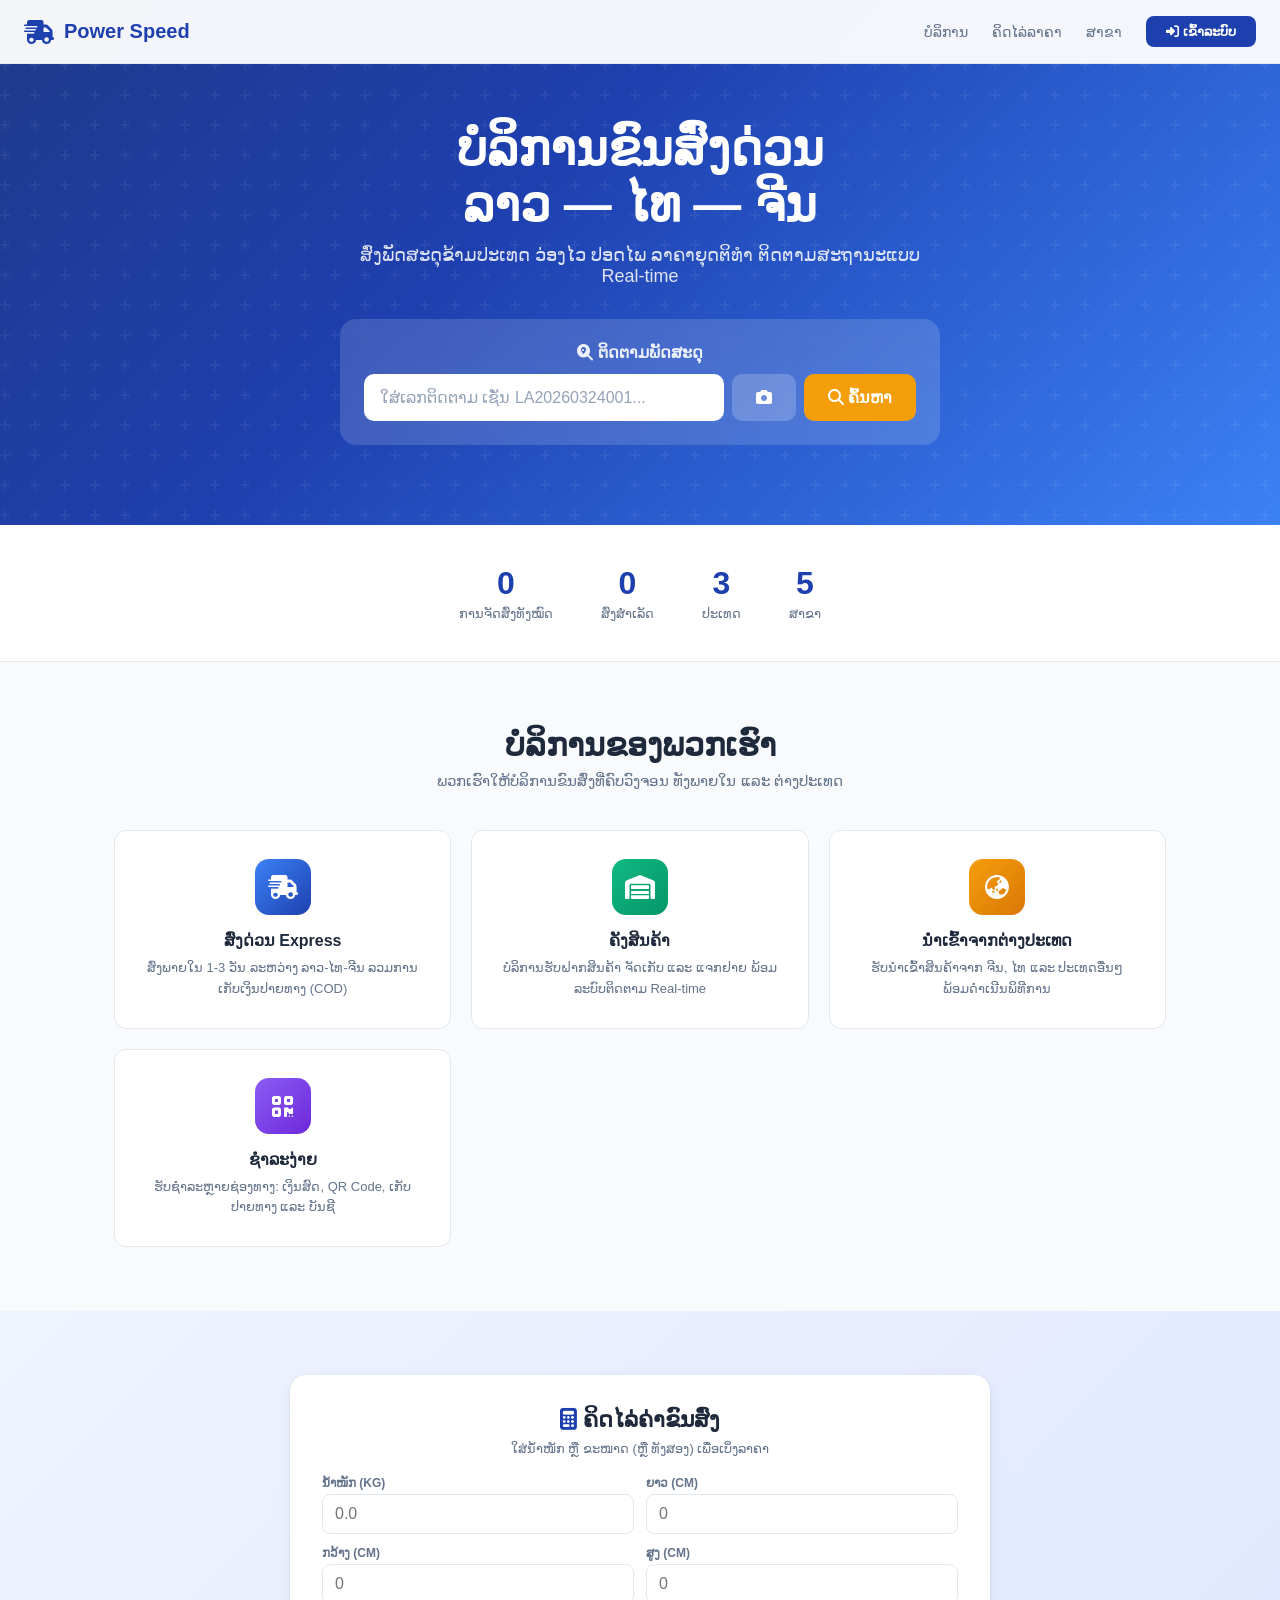
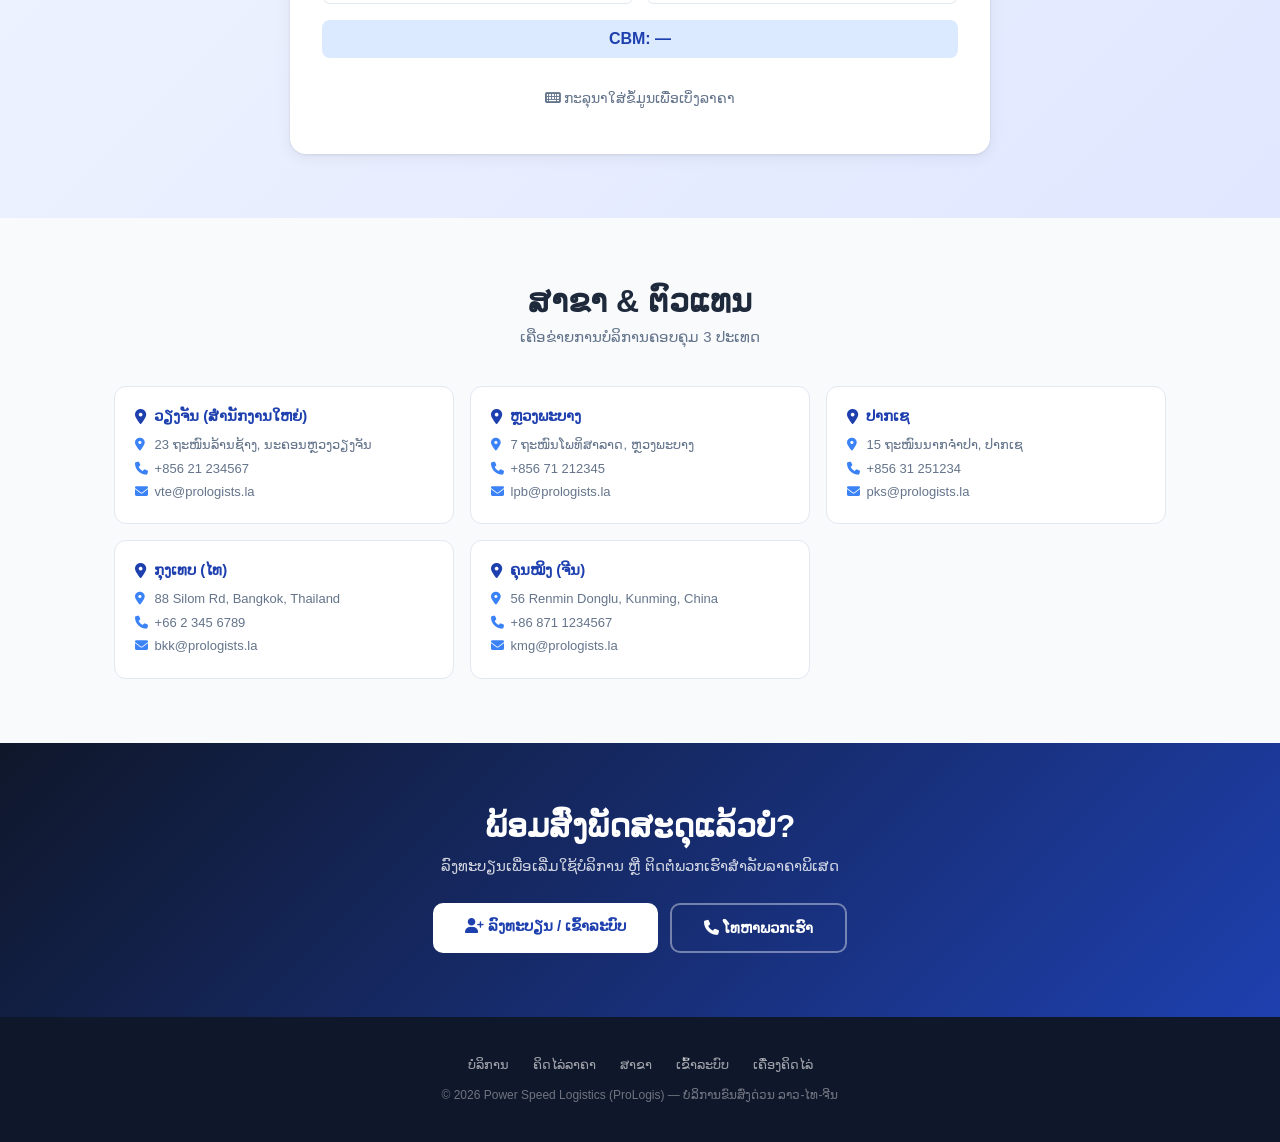
==== website.html @ 24b09d35 "Initial commit: ProLogis ERP + Public Website - Full ERP system (shipments, warehouse, tracking, fin" ====
<!DOCTYPE html>
<html lang="lo">
<head>
<meta charset="UTF-8">
<meta name="viewport" content="width=device-width, initial-scale=1.0">
<title>Power Speed — ບໍລິການຂົນສົ່ງດ່ວນ ລາວ-ໄທ-ຈີນ</title>
<link href="https://cdnjs.cloudflare.com/ajax/libs/font-awesome/6.4.0/css/all.min.css" rel="stylesheet">
<style>
*{margin:0;padding:0;box-sizing:border-box}
:root{--primary:#1e40af;--primary-light:#3b82f6;--primary-pale:#dbeafe;--secondary:#0f172a;--success:#10b981;--warning:#f59e0b;--danger:#ef4444;--bg:#f8fafc;--surface:#fff;--border:#e2e8f0;--text:#1e293b;--muted:#64748b;--light:#94a3b8;--radius:12px;--shadow:0 1px 3px rgba(0,0,0,.08),0 4px 16px rgba(0,0,0,.06)}
body{font-family:'Segoe UI',Tahoma,sans-serif;color:var(--text);background:var(--bg)}
a{text-decoration:none;color:inherit}

/* NAV */
.nav{position:fixed;top:0;left:0;right:0;z-index:100;background:rgba(255,255,255,.95);backdrop-filter:blur(12px);border-bottom:1px solid var(--border);padding:0 24px;height:64px;display:flex;align-items:center;justify-content:space-between}
.nav-brand{display:flex;align-items:center;gap:10px;font-size:20px;font-weight:800;color:var(--primary)}
.nav-brand i{font-size:24px}
.nav-links{display:flex;gap:24px;align-items:center}
.nav-links a{font-size:14px;font-weight:500;color:var(--muted);transition:.2s}
.nav-links a:hover{color:var(--primary)}
.nav-links .btn-login{background:var(--primary);color:#fff;padding:8px 20px;border-radius:8px;font-weight:600;font-size:13px}
.nav-links .btn-login:hover{background:var(--primary-light)}
@media(max-width:768px){.nav-links a:not(.btn-login){display:none}}

/* HERO */
.hero{padding:120px 24px 80px;background:linear-gradient(135deg,#1e3a8a 0%,#1e40af 40%,#3b82f6 100%);color:#fff;text-align:center;position:relative;overflow:hidden}
.hero::before{content:'';position:absolute;inset:0;background:url("data:image/svg+xml,%3Csvg width='60' height='60' viewBox='0 0 60 60' xmlns='http://www.w3.org/2000/svg'%3E%3Cg fill='none' fill-rule='evenodd'%3E%3Cg fill='%23ffffff' fill-opacity='0.05'%3E%3Cpath d='M36 34v-4h-2v4h-4v2h4v4h2v-4h4v-2h-4zm0-30V0h-2v4h-4v2h4v4h2V6h4V4h-4zM6 34v-4H4v4H0v2h4v4h2v-4h4v-2H6zM6 4V0H4v4H0v2h4v4h2V6h4V4H6z'/%3E%3C/g%3E%3C/g%3E%3C/svg%3E")}
.hero h1{font-size:clamp(28px,5vw,48px);font-weight:800;margin-bottom:12px;position:relative}
.hero p{font-size:clamp(14px,2.5vw,18px);opacity:.85;max-width:600px;margin:0 auto 32px;position:relative}

/* TRACK BOX */
.track-box{max-width:600px;margin:0 auto;background:rgba(255,255,255,.15);backdrop-filter:blur(8px);border-radius:16px;padding:24px;position:relative}
.track-box h3{font-size:16px;margin-bottom:12px;opacity:.9}
.track-row{display:flex;gap:8px}
.track-row input{flex:1;padding:14px 16px;border:none;border-radius:10px;font-size:16px;outline:none;background:#fff;color:var(--text)}
.track-row input::placeholder{color:var(--light)}
.track-row button{padding:14px 24px;border:none;border-radius:10px;font-size:16px;cursor:pointer;font-weight:600;transition:.2s}
.track-row .btn-search{background:var(--warning);color:#fff}
.track-row .btn-search:hover{background:#e68a00}
.track-row .btn-cam{background:rgba(255,255,255,.2);color:#fff}
.track-row .btn-cam:hover{background:rgba(255,255,255,.3)}

/* TRACK RESULT */
.track-result{margin-top:16px;display:none}
.track-result.show{display:block}
.result-card{background:#fff;border-radius:12px;padding:20px;color:var(--text)}
.result-header{display:flex;justify-content:space-between;align-items:center;margin-bottom:12px;flex-wrap:wrap;gap:8px}
.result-tn{font-size:20px;font-weight:800;color:var(--primary);font-family:monospace}
.result-info{display:grid;grid-template-columns:1fr 1fr;gap:8px;font-size:13px;margin-bottom:16px;padding:12px;background:var(--bg);border-radius:8px}
.result-info .label{color:var(--muted);font-size:11px;text-transform:uppercase;font-weight:600}
.timeline{position:relative;padding-left:28px}
.timeline::before{content:'';position:absolute;left:11px;top:0;bottom:0;width:2px;background:var(--border)}
.tl-item{position:relative;padding-bottom:20px}
.tl-item:last-child{padding-bottom:0}
.tl-dot{position:absolute;left:-23px;top:3px;width:14px;height:14px;border-radius:50%;border:3px solid var(--surface)}
.tl-dot.active{background:var(--primary-light);box-shadow:0 0 0 3px var(--primary-pale)}
.tl-dot.done{background:var(--success);box-shadow:0 0 0 3px #dcfce7}
.tl-status{font-weight:700;font-size:13px;text-transform:uppercase}
.tl-desc{font-size:12px;color:var(--muted);margin-top:2px}
.tl-time{font-size:11px;color:var(--light);margin-top:2px}
.result-error{text-align:center;padding:20px;color:var(--danger);font-weight:600}
.badge{display:inline-flex;align-items:center;gap:4px;padding:4px 12px;border-radius:20px;font-size:11px;font-weight:700;text-transform:uppercase}
.badge::before{content:'\\2022';font-size:8px}
.badge-pending{background:#fef3c7;color:#92400e}
.badge-processing{background:#e0f2fe;color:#0c4a6e}
.badge-in-warehouse{background:#ede9fe;color:#5b21b6}
.badge-out-for-delivery{background:#fef3c7;color:#92400e}
.badge-delivered{background:#dcfce7;color:#166534}
.badge-exception{background:#fee2e2;color:#991b1b}
.badge-cancelled{background:#f1f5f9;color:#475569}

/* STATS BAR */
.stats-bar{display:flex;justify-content:center;gap:48px;padding:40px 24px;background:var(--surface);border-bottom:1px solid var(--border)}
.stats-bar .stat{text-align:center}
.stats-bar .stat-num{font-size:32px;font-weight:800;color:var(--primary)}
.stats-bar .stat-label{font-size:13px;color:var(--muted);margin-top:4px}
@media(max-width:600px){.stats-bar{gap:24px}.stats-bar .stat-num{font-size:24px}}

/* SERVICES */
.section{padding:64px 24px;max-width:1100px;margin:0 auto}
.section-title{text-align:center;font-size:clamp(22px,4vw,32px);font-weight:800;margin-bottom:8px}
.section-sub{text-align:center;color:var(--muted);font-size:15px;margin-bottom:40px;max-width:600px;margin-left:auto;margin-right:auto}
.services-grid{display:grid;grid-template-columns:repeat(auto-fit,minmax(280px,1fr));gap:20px}
.svc-card{background:var(--surface);border:1px solid var(--border);border-radius:var(--radius);padding:28px;text-align:center;transition:.3s}
.svc-card:hover{transform:translateY(-4px);box-shadow:var(--shadow)}
.svc-icon{width:56px;height:56px;border-radius:14px;display:flex;align-items:center;justify-content:center;font-size:24px;margin:0 auto 16px;color:#fff}
.svc-card h3{font-size:16px;margin-bottom:8px}
.svc-card p{font-size:13px;color:var(--muted);line-height:1.6}

/* CALCULATOR */
.calc-section{background:linear-gradient(135deg,#f0f4ff,#e0e7ff);padding:64px 24px}
.calc-box{max-width:700px;margin:0 auto;background:var(--surface);border-radius:16px;padding:32px;box-shadow:var(--shadow)}
.calc-grid{display:grid;grid-template-columns:1fr 1fr;gap:12px;margin-bottom:16px}
@media(max-width:480px){.calc-grid{grid-template-columns:1fr}}
.calc-grid .fg{display:flex;flex-direction:column;gap:4px}
.calc-grid .fg label{font-size:12px;font-weight:600;color:var(--muted);text-transform:uppercase}
.calc-grid .fg input{padding:10px 12px;border:1px solid var(--border);border-radius:8px;font-size:16px;outline:none}
.calc-grid .fg input:focus{border-color:var(--primary-light);box-shadow:0 0 0 3px rgba(59,130,246,.1)}
.cbm-bar{text-align:center;background:var(--primary-pale);border-radius:8px;padding:10px;font-size:16px;font-weight:700;color:var(--primary);margin-bottom:16px}
.price-table{width:100%;border-collapse:collapse}
.price-table th,.price-table td{padding:10px 12px;text-align:right;font-size:14px;border-bottom:1px solid var(--border)}
.price-table th{background:var(--bg);font-size:11px;text-transform:uppercase;color:var(--muted);font-weight:600}
.price-table th:first-child,.price-table td:first-child{text-align:left}
.row-reg td{background:#f0fdf4}
.row-vip td{background:#fffbeb}
.row-save td{background:#fef2f2;color:#dc2626;font-weight:600}
.winner{color:var(--success);font-weight:700}
.winner::after{content:' \\2713';font-size:12px}
.final{font-size:18px;font-weight:800}
.final-vip{color:var(--warning)}

/* BRANCHES */
.branches-grid{display:grid;grid-template-columns:repeat(auto-fit,minmax(260px,1fr));gap:16px}
.branch-card{background:var(--surface);border:1px solid var(--border);border-radius:var(--radius);padding:20px;transition:.2s}
.branch-card:hover{box-shadow:var(--shadow)}
.branch-card h4{font-size:15px;color:var(--primary);margin-bottom:8px;display:flex;align-items:center;gap:8px}
.branch-card .info{font-size:13px;color:var(--muted);line-height:1.8}
.branch-card .info i{width:16px;color:var(--primary-light)}

/* CTA */
.cta{background:linear-gradient(135deg,var(--secondary),var(--primary));color:#fff;padding:64px 24px;text-align:center}
.cta h2{font-size:clamp(22px,4vw,32px);font-weight:800;margin-bottom:12px}
.cta p{opacity:.8;font-size:15px;margin-bottom:28px;max-width:500px;margin-left:auto;margin-right:auto}
.cta-btns{display:flex;gap:12px;justify-content:center;flex-wrap:wrap}
.cta-btns a{padding:14px 32px;border-radius:10px;font-weight:700;font-size:15px;transition:.2s}
.cta-btns .btn-white{background:#fff;color:var(--primary)}
.cta-btns .btn-white:hover{background:var(--primary-pale)}
.cta-btns .btn-outline{border:2px solid rgba(255,255,255,.4);color:#fff}
.cta-btns .btn-outline:hover{background:rgba(255,255,255,.1)}

/* FOOTER */
.footer{background:var(--secondary);color:#fff;padding:40px 24px;text-align:center}
.footer-links{display:flex;justify-content:center;gap:24px;margin-bottom:16px;flex-wrap:wrap}
.footer-links a{color:rgba(255,255,255,.6);font-size:13px}
.footer-links a:hover{color:#fff}
.footer-copy{font-size:12px;color:rgba(255,255,255,.4)}

/* ANIMATIONS */
@keyframes fadeUp{from{opacity:0;transform:translateY(20px)}to{opacity:1;transform:translateY(0)}}
.fade-up{animation:fadeUp .6s ease forwards}
</style>
</head>
<body>

<!-- NAV -->
<nav class="nav">
  <div class="nav-brand"><i class="fas fa-shipping-fast"></i> Power Speed</div>
  <div class="nav-links">
    <a href="#services">ບໍລິການ</a>
    <a href="#calculator">ຄິດໄລ່ລາຄາ</a>
    <a href="#branches">ສາຂາ</a>
    <a href="index.html" class="btn-login"><i class="fas fa-sign-in-alt"></i> ເຂົ້າລະບົບ</a>
  </div>
</nav>

<!-- HERO + TRACKING -->
<section class="hero">
  <h1>ບໍລິການຂົນສົ່ງດ່ວນ<br>ລາວ — ໄທ — ຈີນ</h1>
  <p>ສົ່ງພັດສະດຸຂ້າມປະເທດ ວ່ອງໄວ ປອດໄພ ລາຄາຍຸດຕິທຳ ຕິດຕາມສະຖານະແບບ Real-time</p>

  <div class="track-box">
    <h3><i class="fas fa-search-location"></i> ຕິດຕາມພັດສະດຸ</h3>
    <div class="track-row">
      <input type="text" id="trackInput" placeholder="ໃສ່ເລກຕິດຕາມ ເຊັ່ນ LA20260324001..." onkeydown="if(event.key==='Enter')doTrack()">
      <button class="btn-cam" onclick="openCam()"><i class="fas fa-camera"></i></button>
      <button class="btn-search" onclick="doTrack()"><i class="fas fa-search"></i> ຄົ້ນຫາ</button>
    </div>
    <div id="trackResult" class="track-result"></div>
  </div>
</section>

<!-- STATS -->
<div class="stats-bar">
  <div class="stat"><div class="stat-num" id="statShip">0</div><div class="stat-label">ການຈັດສົ່ງທັງໝົດ</div></div>
  <div class="stat"><div class="stat-num" id="statDel">0</div><div class="stat-label">ສົ່ງສຳເລັດ</div></div>
  <div class="stat"><div class="stat-num">3</div><div class="stat-label">ປະເທດ</div></div>
  <div class="stat"><div class="stat-num">5</div><div class="stat-label">ສາຂາ</div></div>
</div>

<!-- SERVICES -->
<section class="section" id="services">
  <h2 class="section-title">ບໍລິການຂອງພວກເຮົາ</h2>
  <p class="section-sub">ພວກເຮົາໃຫ້ບໍລິການຂົນສົ່ງທີ່ຄົບວົງຈອນ ທັງພາຍໃນ ແລະ ຕ່າງປະເທດ</p>
  <div class="services-grid">
    <div class="svc-card">
      <div class="svc-icon" style="background:linear-gradient(135deg,#3b82f6,#1e40af)"><i class="fas fa-truck-fast"></i></div>
      <h3>ສົ່ງດ່ວນ Express</h3>
      <p>ສົ່ງພາຍໃນ 1-3 ວັນ ລະຫວ່າງ ລາວ-ໄທ-ຈີນ ລວມການເກັບເງິນປາຍທາງ (COD)</p>
    </div>
    <div class="svc-card">
      <div class="svc-icon" style="background:linear-gradient(135deg,#10b981,#059669)"><i class="fas fa-warehouse"></i></div>
      <h3>ຄັງສິນຄ້າ</h3>
      <p>ບໍລິການຮັບຝາກສິນຄ້າ ຈັດເກັບ ແລະ ແຈກຢາຍ ພ້ອມລະບົບຕິດຕາມ Real-time</p>
    </div>
    <div class="svc-card">
      <div class="svc-icon" style="background:linear-gradient(135deg,#f59e0b,#d97706)"><i class="fas fa-globe-asia"></i></div>
      <h3>ນຳເຂົ້າຈາກຕ່າງປະເທດ</h3>
      <p>ຮັບນຳເຂົ້າສິນຄ້າຈາກ ຈີນ, ໄທ ແລະ ປະເທດອື່ນໆ ພ້ອມດຳເນີນພິທີການ</p>
    </div>
    <div class="svc-card">
      <div class="svc-icon" style="background:linear-gradient(135deg,#8b5cf6,#6d28d9)"><i class="fas fa-qrcode"></i></div>
      <h3>ຊຳລະງ່າຍ</h3>
      <p>ຮັບຊຳລະຫຼາຍຊ່ອງທາງ: ເງິນສົດ, QR Code, ເກັບປາຍທາງ ແລະ ບັນຊີ</p>
    </div>
  </div>
</section>

<!-- CALCULATOR -->
<section class="calc-section" id="calculator">
  <div class="calc-box">
    <h2 style="text-align:center;font-size:22px;margin-bottom:8px"><i class="fas fa-calculator" style="color:var(--primary)"></i> ຄິດໄລ່ຄ່າຂົນສົ່ງ</h2>
    <p style="text-align:center;color:var(--muted);font-size:13px;margin-bottom:20px">ໃສ່ນ້ຳໜັກ ຫຼື ຂະໜາດ (ຫຼື ທັງສອງ) ເພື່ອເບິ່ງລາຄາ</p>
    <div class="calc-grid">
      <div class="fg"><label>ນ້ຳໜັກ (kg)</label><input type="number" id="cKg" min="0" step="0.1" placeholder="0.0" oninput="calcPrice()"></div>
      <div class="fg"><label>ຍາວ (cm)</label><input type="number" id="cL" min="0" placeholder="0" oninput="calcPrice()"></div>
      <div class="fg"><label>ກວ້າງ (cm)</label><input type="number" id="cW" min="0" placeholder="0" oninput="calcPrice()"></div>
      <div class="fg"><label>ສູງ (cm)</label><input type="number" id="cH" min="0" placeholder="0" oninput="calcPrice()"></div>
    </div>
    <div class="cbm-bar" id="cbmBar">CBM: —</div>
    <div id="priceResult">
      <p style="text-align:center;color:var(--muted);padding:16px;font-size:14px"><i class="fas fa-keyboard"></i> ກະລຸນາໃສ່ຂໍ້ມູນເພື່ອເບິ່ງລາຄາ</p>
    </div>
  </div>
</section>

<!-- BRANCHES -->
<section class="section" id="branches">
  <h2 class="section-title">ສາຂາ & ຕົວແທນ</h2>
  <p class="section-sub">ເຄືອຂ່າຍການບໍລິການຄອບຄຸມ 3 ປະເທດ</p>
  <div class="branches-grid">
    <div class="branch-card">
      <h4><i class="fas fa-map-marker-alt"></i> ວຽງຈັນ (ສຳນັກງານໃຫຍ່)</h4>
      <div class="info">
        <div><i class="fas fa-location-dot"></i> 23 ຖະໜົນລ້ານຊ້າງ, ນະຄອນຫຼວງວຽງຈັນ</div>
        <div><i class="fas fa-phone"></i> +856 21 234567</div>
        <div><i class="fas fa-envelope"></i> vte@prologists.la</div>
      </div>
    </div>
    <div class="branch-card">
      <h4><i class="fas fa-map-marker-alt"></i> ຫຼວງພະບາງ</h4>
      <div class="info">
        <div><i class="fas fa-location-dot"></i> 7 ຖະໜົນໂພທິສາລາດ, ຫຼວງພະບາງ</div>
        <div><i class="fas fa-phone"></i> +856 71 212345</div>
        <div><i class="fas fa-envelope"></i> lpb@prologists.la</div>
      </div>
    </div>
    <div class="branch-card">
      <h4><i class="fas fa-map-marker-alt"></i> ປາກເຊ</h4>
      <div class="info">
        <div><i class="fas fa-location-dot"></i> 15 ຖະໜົນນາກຈຳປາ, ປາກເຊ</div>
        <div><i class="fas fa-phone"></i> +856 31 251234</div>
        <div><i class="fas fa-envelope"></i> pks@prologists.la</div>
      </div>
    </div>
    <div class="branch-card">
      <h4><i class="fas fa-map-marker-alt"></i> ກຸງເທບ (ໄທ)</h4>
      <div class="info">
        <div><i class="fas fa-location-dot"></i> 88 Silom Rd, Bangkok, Thailand</div>
        <div><i class="fas fa-phone"></i> +66 2 345 6789</div>
        <div><i class="fas fa-envelope"></i> bkk@prologists.la</div>
      </div>
    </div>
    <div class="branch-card">
      <h4><i class="fas fa-map-marker-alt"></i> ຄຸນໝິງ (ຈີນ)</h4>
      <div class="info">
        <div><i class="fas fa-location-dot"></i> 56 Renmin Donglu, Kunming, China</div>
        <div><i class="fas fa-phone"></i> +86 871 1234567</div>
        <div><i class="fas fa-envelope"></i> kmg@prologists.la</div>
      </div>
    </div>
  </div>
</section>

<!-- CTA -->
<section class="cta">
  <h2>ພ້ອມສົ່ງພັດສະດຸແລ້ວບໍ?</h2>
  <p>ລົງທະບຽນເພື່ອເລີ່ມໃຊ້ບໍລິການ ຫຼື ຕິດຕໍ່ພວກເຮົາສຳລັບລາຄາພິເສດ</p>
  <div class="cta-btns">
    <a href="index.html" class="btn-white"><i class="fas fa-user-plus"></i> ລົງທະບຽນ / ເຂົ້າລະບົບ</a>
    <a href="tel:+85621234567" class="btn-outline"><i class="fas fa-phone"></i> ໂທຫາພວກເຮົາ</a>
  </div>
</section>

<!-- FOOTER -->
<footer class="footer">
  <div class="footer-links">
    <a href="#services">ບໍລິການ</a>
    <a href="#calculator">ຄິດໄລ່ລາຄາ</a>
    <a href="#branches">ສາຂາ</a>
    <a href="index.html">ເຂົ້າລະບົບ</a>
    <a href="calculator.html">ເຄື່ອງຄິດໄລ່</a>
  </div>
  <div class="footer-copy">&copy; 2026 Power Speed Logistics (ProLogis) — ບໍລິການຂົນສົ່ງດ່ວນ ລາວ-ໄທ-ຈີນ</div>
</footer>

<script>
// === TRACKING ===
function getDB() {
  try {
    const raw = localStorage.getItem('erp_shipments');
    return raw ? JSON.parse(raw) : [];
  } catch(e) { return []; }
}
function getTracking() {
  try {
    const raw = localStorage.getItem('erp_tracking');
    return raw ? JSON.parse(raw) : [];
  } catch(e) { return []; }
}

function doTrack() {
  const tn = document.getElementById('trackInput').value.trim().toUpperCase();
  const el = document.getElementById('trackResult');
  if (!tn) { el.className='track-result show'; el.innerHTML='<div class="result-card"><p style="text-align:center;color:var(--warning)">ກະລຸນາໃສ່ເລກຕິດຕາມ</p></div>'; return; }

  const shipments = getDB();
  const s = shipments.find(x => x.trackingNumber === tn);
  if (!s) {
    el.className='track-result show';
    el.innerHTML='<div class="result-card"><div class="result-error"><i class="fas fa-exclamation-triangle"></i> ບໍ່ພົບເລກຕິດຕາມ: '+tn+'<br><small style="color:var(--muted);font-weight:400">ກະລຸນາກວດສອບເລກຕິດຕາມແລ້ວລອງໃໝ່</small></div></div>';
    return;
  }

  const tracking = getTracking().filter(t => t.shipmentId === s.id);
  const statusMap = {
    'pending':'badge-pending','processing':'badge-processing','in-warehouse':'badge-in-warehouse',
    'out-for-delivery':'badge-out-for-delivery','delivered':'badge-delivered',
    'exception':'badge-exception','cancelled':'badge-cancelled'
  };
  const statusLabel = {
    'pending':'ລໍຖ້າ','processing':'ກຳລັງດຳເນີນ','in-warehouse':'ຢູ່ໃນສາງ',
    'out-for-delivery':'ກຳລັງຈັດສົ່ງ','delivered':'ສົ່ງສຳເລັດ',
    'exception':'ມີບັນຫາ','cancelled':'ຍົກເລີກ'
  };

  el.className='track-result show';
  el.innerHTML = `
    <div class="result-card fade-up">
      <div class="result-header">
        <span class="result-tn">${s.trackingNumber}</span>
        <span class="badge ${statusMap[s.status]||'badge-pending'}">${statusLabel[s.status]||s.status}</span>
      </div>
      <div class="result-info">
        <div><div class="label">ຜູ້ສົ່ງ</div>${s.senderName}, ${s.senderCity||''}</div>
        <div><div class="label">ຜູ້ຮັບ</div>${s.receiverName}, ${s.receiverCity||''}</div>
        <div><div class="label">ນ້ຳໜັກ</div>${s.weight||0} kg</div>
        <div><div class="label">ບໍລິການ</div>${s.service||'Standard'}</div>
      </div>
      ${tracking.length ? `
      <h4 style="font-size:14px;margin-bottom:12px;color:var(--muted)"><i class="fas fa-route"></i> ເສັ້ນທາງ</h4>
      <div class="timeline">
        ${tracking.slice(-5).map((h,i,arr) => `<div class="tl-item">
          <div class="tl-dot ${i===arr.length-1?'active':'done'}"></div>
          <div>
            <div class="tl-status">${(h.status||'').replace(/-/g,' ')}</div>
            <div class="tl-desc">${h.description||''}</div>
            <div class="tl-time"><i class="fas fa-clock"></i> ${fmtDate(h.timestamp)}</div>
          </div>
        </div>`).join('')}
      </div>` : '<p style="text-align:center;color:var(--muted);font-size:13px;padding:12px">ຍັງບໍ່ມີຂໍ້ມູນເສັ້ນທາງ</p>'}
    </div>`;
}

function fmtDate(iso) {
  if (!iso) return '';
  const d = new Date(iso);
  return d.toLocaleDateString('en-GB',{day:'2-digit',month:'short',year:'numeric'}) + ' ' + d.toLocaleTimeString('en-GB',{hour:'2-digit',minute:'2-digit'});
}

function openCam() {
  if (!('BarcodeDetector' in window)) { alert('ບຣາວເຊີບໍ່ຮອງຮັບ BarcodeDetector (ໃຊ້ Chrome/Edge)'); return; }
  const input = document.getElementById('trackInput');
  const overlay = document.createElement('div');
  overlay.id='scanOverlay';
  overlay.style.cssText='position:fixed;inset:0;z-index:9999;background:rgba(0,0,0,.9);display:flex;flex-direction:column;align-items:center;justify-content:center';
  overlay.innerHTML='<video id="scanVid" autoplay playsinline style="max-width:90%;max-height:70vh;border-radius:12px;border:3px solid #3b82f6"></video><button onclick="closeCam()" style="margin-top:16px;padding:12px 32px;background:#ef4444;color:#fff;border:none;border-radius:8px;font-size:16px;cursor:pointer"><i class="fas fa-times"></i> ປິດ</button>';
  document.body.appendChild(overlay);
  navigator.mediaDevices.getUserMedia({video:{facingMode:'environment'}}).then(stream=>{
    const vid=document.getElementById('scanVid');vid.srcObject=stream;
    const det=new BarcodeDetector();
    const scan=setInterval(async()=>{
      try{const r=await det.detect(vid);if(r.length){clearInterval(scan);input.value=r[0].rawValue.toUpperCase();stream.getTracks().forEach(t=>t.stop());overlay.remove();doTrack()}}catch(e){}
    },300);
    overlay._interval=scan;overlay._stream=stream;
  }).catch(()=>{overlay.remove();alert('ບໍ່ສາມາດເປີດກ້ອງໄດ້')});
}
function closeCam(){const o=document.getElementById('scanOverlay');if(o){clearInterval(o._interval);o._stream?.getTracks().forEach(t=>t.stop());o.remove()}}

// === CALCULATOR ===
function getRates() {
  try { return JSON.parse(localStorage.getItem('erp_pricing'))||{perKg:10000,perCBM:1000000,vipPerKg:8000,vipPerCBM:800000}; }
  catch(e) { return {perKg:10000,perCBM:1000000,vipPerKg:8000,vipPerCBM:800000}; }
}
function fmt(n){return n.toLocaleString('en-US')}

function calcPrice() {
  const kg=parseFloat(document.getElementById('cKg').value)||0;
  const l=parseFloat(document.getElementById('cL').value)||0;
  const w=parseFloat(document.getElementById('cW').value)||0;
  const h=parseFloat(document.getElementById('cH').value)||0;
  const cbm=(l&&w&&h)?(l*w*h)/1e6:0;
  document.getElementById('cbmBar').textContent=cbm>0?`CBM: ${cbm.toFixed(4)} m\u00B3 (${l}\u00D7${w}\u00D7${h} cm)`:'CBM: \u2014';
  const el=document.getElementById('priceResult');
  if(!kg&&!cbm){el.innerHTML='<p style="text-align:center;color:var(--muted);padding:16px;font-size:14px"><i class="fas fa-keyboard"></i> ກະລຸນາໃສ່ຂໍ້ມູນເພື່ອເບິ່ງລາຄາ</p>';return}
  const r=getRates();
  const rK=kg*r.perKg,rC=cbm*r.perCBM,rF=Math.max(rK,rC),rM=rK>=rC?'kg':'cbm';
  const vK=kg*(r.vipPerKg||r.perKg),vC=cbm*(r.vipPerCBM||r.perCBM),vF=Math.max(vK,vC),vM=vK>=vC?'kg':'cbm';
  const save=rF-vF,pct=rF>0?((save/rF)*100).toFixed(1):0;
  el.innerHTML=`<table class="price-table">
    <thead><tr><th></th><th>ຕາມ kg</th><th>ຕາມ CBM</th><th>ລາຄາສຸດທ້າຍ</th></tr></thead>
    <tbody>
    <tr class="row-reg"><td><span class="badge" style="background:#dcfce7;color:#166534">ທົ່ວໄປ</span></td>
      <td class="${rM==='kg'?'winner':''}">${kg?fmt(rK)+' LAK':'\u2014'}</td>
      <td class="${rM==='cbm'?'winner':''}">${cbm?fmt(Math.round(rC))+' LAK':'\u2014'}</td>
      <td class="final">${fmt(Math.round(rF))} LAK</td></tr>
    <tr class="row-vip"><td><span class="badge" style="background:#fef3c7;color:#92400e">\u2B50 VIP</span></td>
      <td class="${vM==='kg'?'winner':''}">${kg?fmt(vK)+' LAK':'\u2014'}</td>
      <td class="${vM==='cbm'?'winner':''}">${cbm?fmt(Math.round(vC))+' LAK':'\u2014'}</td>
      <td class="final final-vip">${fmt(Math.round(vF))} LAK</td></tr>
    ${save>0?`<tr class="row-save"><td><i class="fas fa-piggy-bank"></i> ປະຢັດ</td><td colspan="2" style="text-align:center;color:var(--muted);font-weight:400">ສ່ວນຫຼຸດ ${pct}%</td><td style="font-size:16px">-${fmt(Math.round(save))} LAK</td></tr>`:''}
    </tbody></table>`;
}

// === INIT ===
(function(){
  const all=getDB();
  document.getElementById('statShip').textContent=all.length;
  document.getElementById('statDel').textContent=all.filter(s=>s.status==='delivered').length;
  // Smooth scroll
  document.querySelectorAll('a[href^="#"]').forEach(a=>{
    a.addEventListener('click',e=>{e.preventDefault();const t=document.querySelector(a.getAttribute('href'));if(t)t.scrollIntoView({behavior:'smooth',block:'start'})});
  });
})();
</script>
</body>
</html>
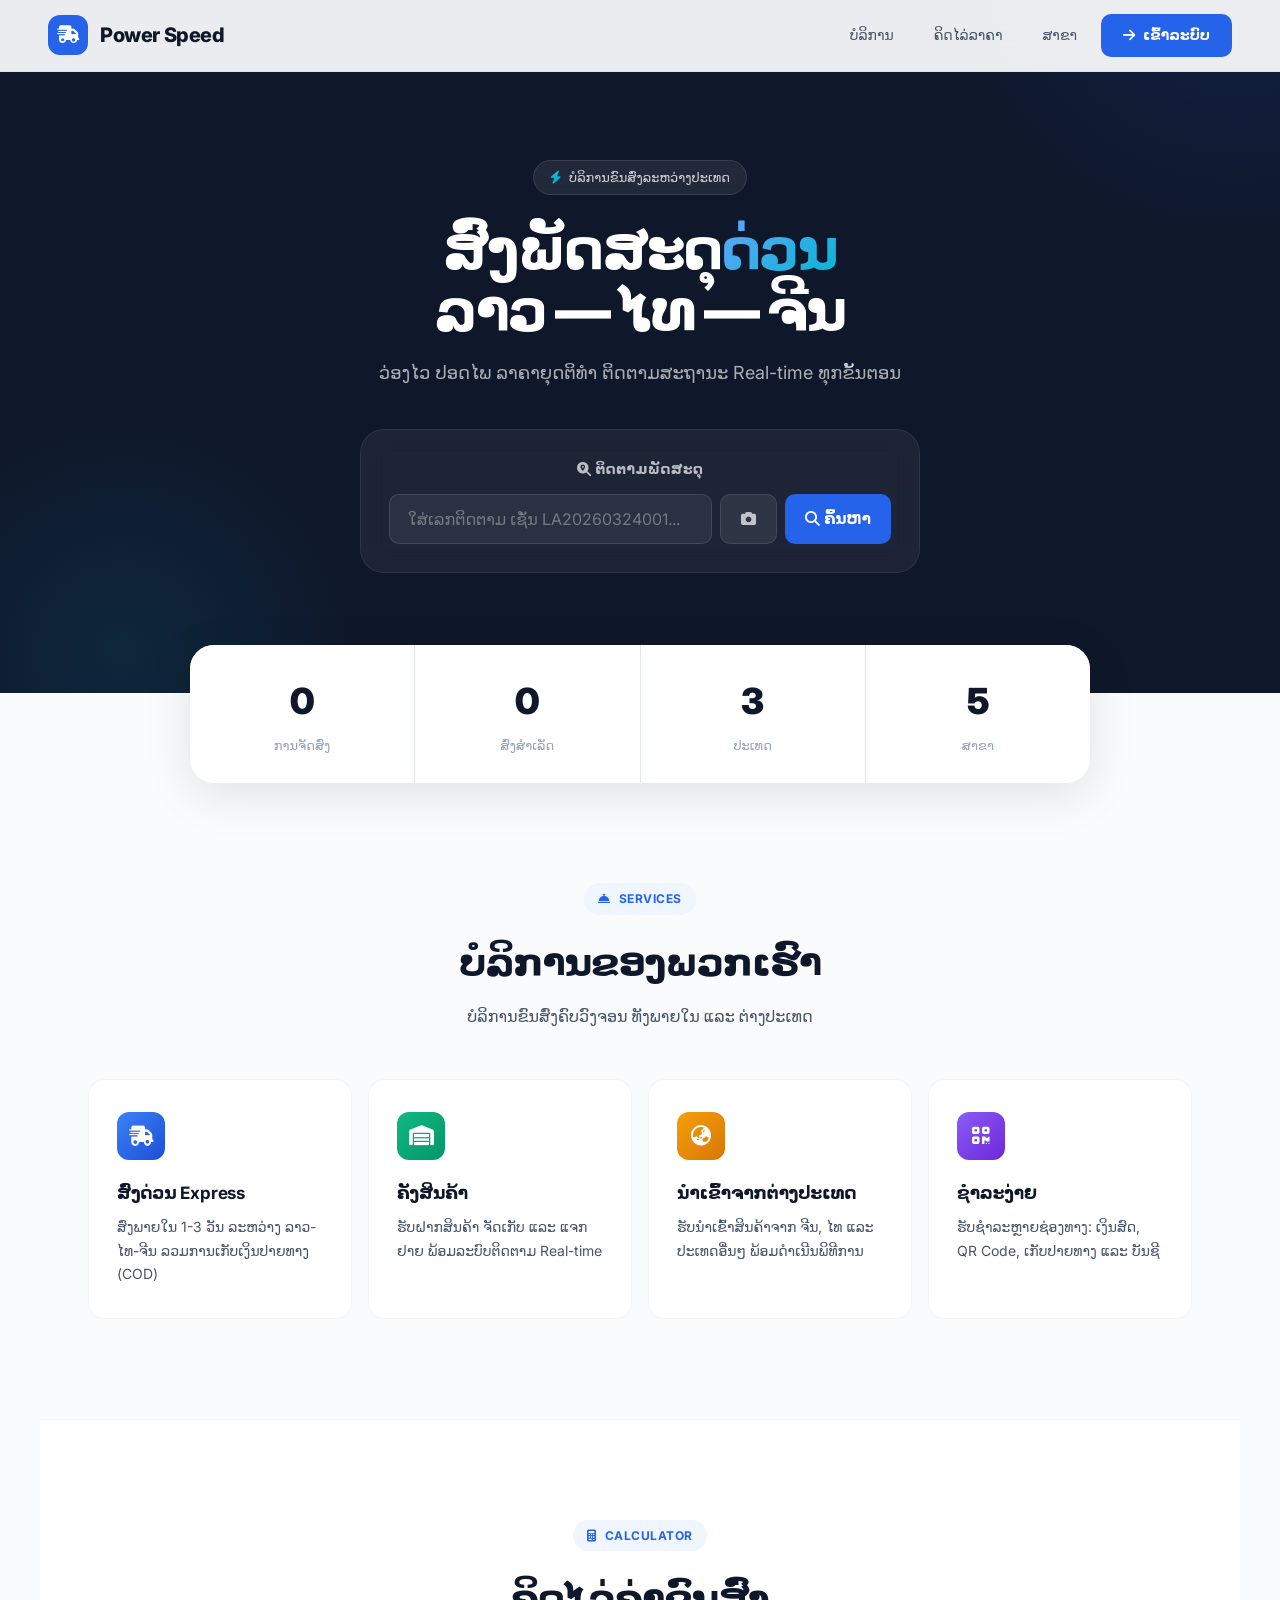
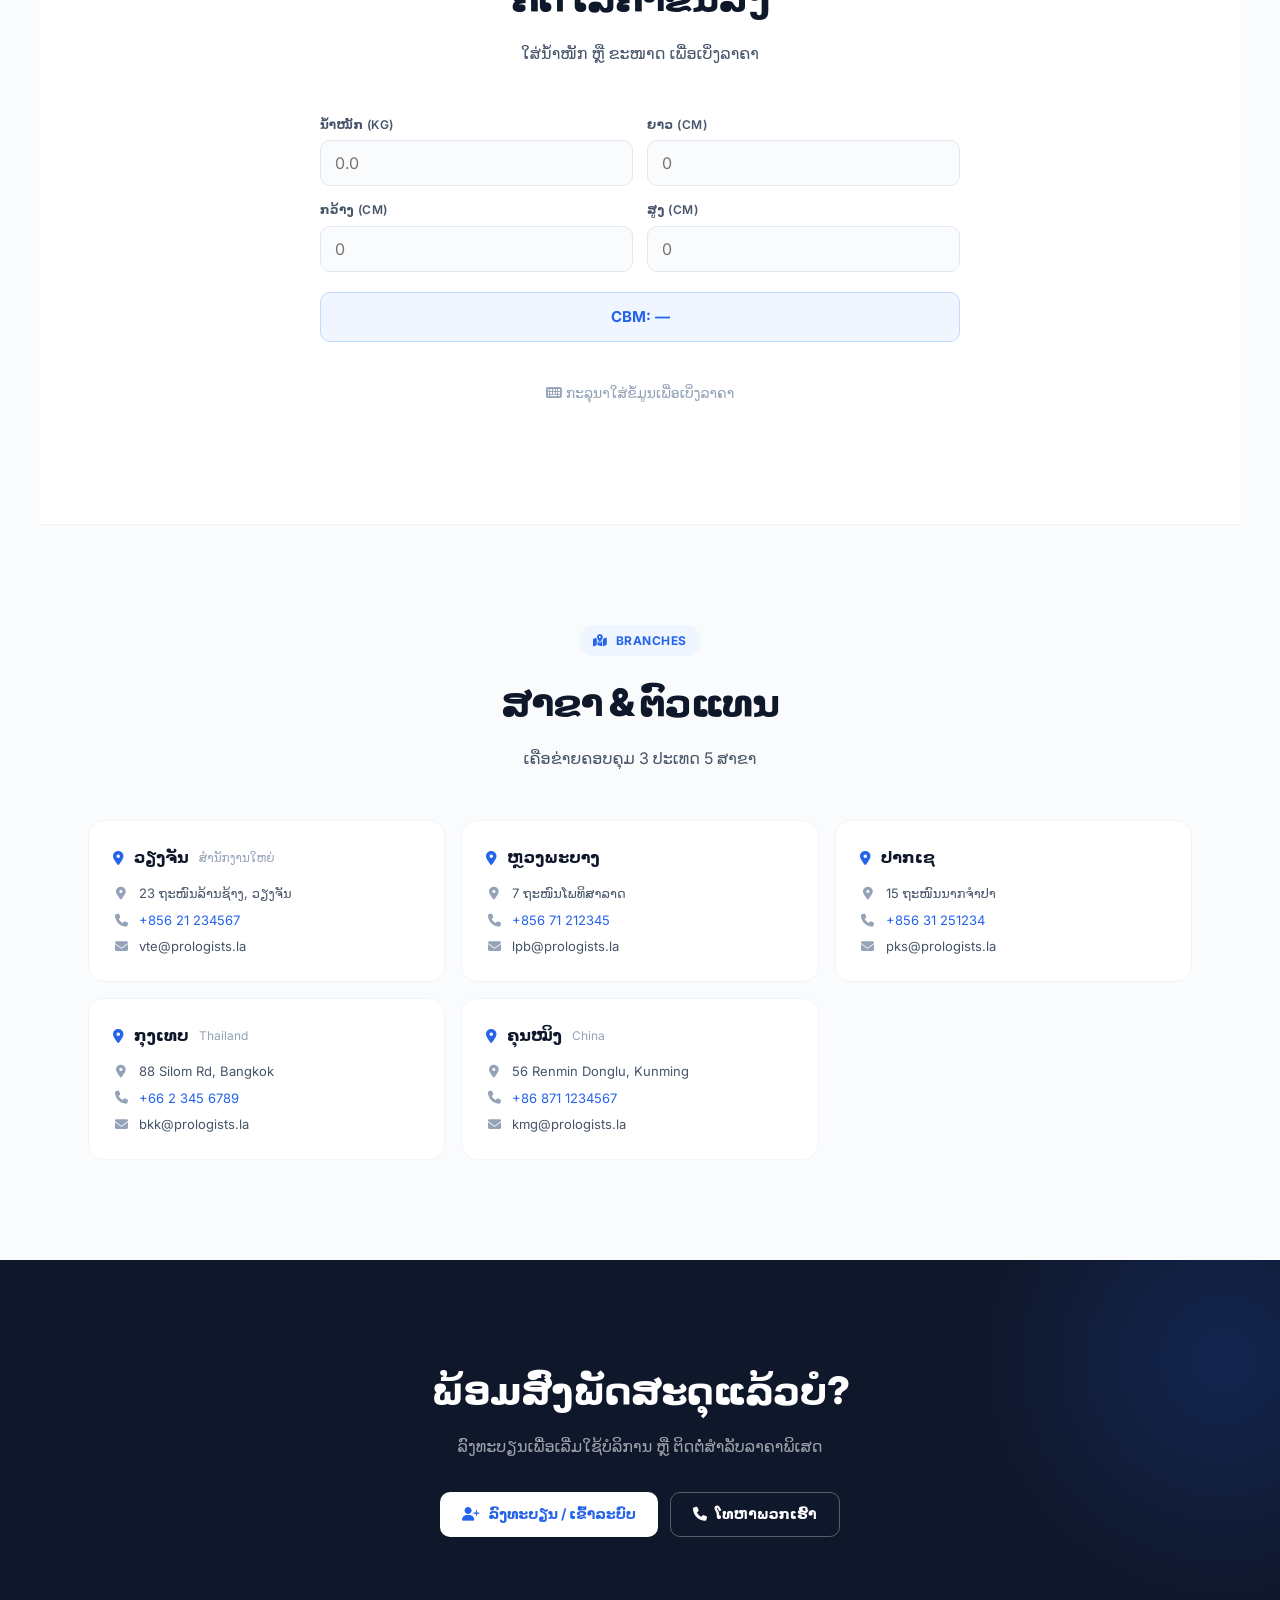
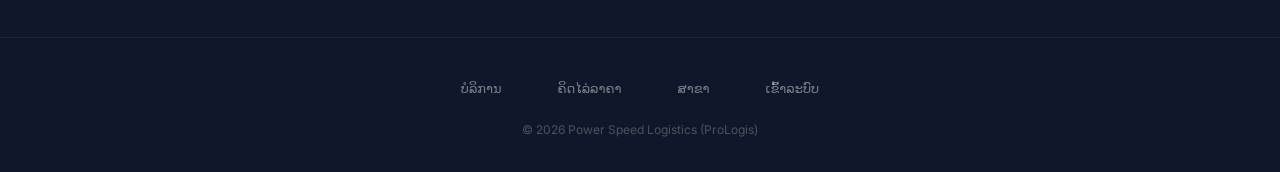
==== commit 8416d505: "Redesign website with modern minimalist UI + WCAG 2.1 AA accessibility - Inter font, dark hero with " ====
--- a/website.html
+++ b/website.html
@@ -3,63 +3,103 @@
 <head>
 <meta charset="UTF-8">
 <meta name="viewport" content="width=device-width, initial-scale=1.0">
+<meta name="description" content="Power Speed — ບໍລິການຂົນສົ່ງດ່ວນ ລາວ-ໄທ-ຈີນ ສົ່ງພັດສະດຸຂ້າມປະເທດ ວ່ອງໄວ ປອດໄພ">
 <title>Power Speed — ບໍລິການຂົນສົ່ງດ່ວນ ລາວ-ໄທ-ຈີນ</title>
 <link href="https://cdnjs.cloudflare.com/ajax/libs/font-awesome/6.4.0/css/all.min.css" rel="stylesheet">
+<link href="https://fonts.googleapis.com/css2?family=Inter:wght@400;500;600;700;800;900&display=swap" rel="stylesheet">
 <style>
 *{margin:0;padding:0;box-sizing:border-box}
-:root{--primary:#1e40af;--primary-light:#3b82f6;--primary-pale:#dbeafe;--secondary:#0f172a;--success:#10b981;--warning:#f59e0b;--danger:#ef4444;--bg:#f8fafc;--surface:#fff;--border:#e2e8f0;--text:#1e293b;--muted:#64748b;--light:#94a3b8;--radius:12px;--shadow:0 1px 3px rgba(0,0,0,.08),0 4px 16px rgba(0,0,0,.06)}
-body{font-family:'Segoe UI',Tahoma,sans-serif;color:var(--text);background:var(--bg)}
+:root{
+  --primary:#2563eb;--primary-dark:#1d4ed8;--primary-light:#3b82f6;--primary-pale:#eff6ff;
+  --secondary:#0f172a;--accent:#06b6d4;
+  --success:#059669;--warning:#d97706;--danger:#dc2626;
+  --bg:#fafbfc;--surface:#fff;--border:#f1f5f9;--border-strong:#e2e8f0;
+  --text:#0f172a;--text-secondary:#475569;--text-muted:#94a3b8;
+  --radius:16px;--radius-sm:10px;--radius-lg:24px;
+  --shadow-sm:0 1px 2px rgba(0,0,0,.04);
+  --shadow:0 4px 24px rgba(0,0,0,.06);
+  --shadow-lg:0 12px 48px rgba(0,0,0,.1);
+  --transition:.25s cubic-bezier(.4,0,.2,1)
+}
+html{scroll-behavior:smooth}
+body{font-family:'Inter',system-ui,-apple-system,sans-serif;color:var(--text);background:var(--bg);line-height:1.6;-webkit-font-smoothing:antialiased}
 a{text-decoration:none;color:inherit}
+img{max-width:100%;display:block}
+
+/* SKIP LINK (a11y) */
+.skip-link{position:absolute;top:-100%;left:16px;padding:12px 24px;background:var(--primary);color:#fff;border-radius:0 0 8px 8px;font-weight:600;z-index:999;transition:.2s}
+.skip-link:focus{top:0}
 
 /* NAV */
-.nav{position:fixed;top:0;left:0;right:0;z-index:100;background:rgba(255,255,255,.95);backdrop-filter:blur(12px);border-bottom:1px solid var(--border);padding:0 24px;height:64px;display:flex;align-items:center;justify-content:space-between}
-.nav-brand{display:flex;align-items:center;gap:10px;font-size:20px;font-weight:800;color:var(--primary)}
-.nav-brand i{font-size:24px}
-.nav-links{display:flex;gap:24px;align-items:center}
-.nav-links a{font-size:14px;font-weight:500;color:var(--muted);transition:.2s}
-.nav-links a:hover{color:var(--primary)}
-.nav-links .btn-login{background:var(--primary);color:#fff;padding:8px 20px;border-radius:8px;font-weight:600;font-size:13px}
-.nav-links .btn-login:hover{background:var(--primary-light)}
-@media(max-width:768px){.nav-links a:not(.btn-login){display:none}}
+header{position:fixed;top:0;left:0;right:0;z-index:100;background:rgba(255,255,255,.92);backdrop-filter:blur(20px) saturate(180%);border-bottom:1px solid rgba(0,0,0,.04);height:72px;display:flex;align-items:center;padding:0 clamp(16px,4vw,48px)}
+.nav-inner{max-width:1200px;width:100%;margin:0 auto;display:flex;align-items:center;justify-content:space-between}
+.logo{display:flex;align-items:center;gap:12px;font-size:20px;font-weight:800;color:var(--text);letter-spacing:-.02em}
+.logo-icon{width:40px;height:40px;background:var(--primary);border-radius:12px;display:flex;align-items:center;justify-content:center;color:#fff;font-size:18px}
+nav{display:flex;gap:8px;align-items:center}
+nav a{font-size:14px;font-weight:500;color:var(--text-secondary);padding:8px 16px;border-radius:8px;transition:var(--transition)}
+nav a:hover,nav a:focus-visible{color:var(--primary);background:var(--primary-pale)}
+nav a:focus-visible{outline:2px solid var(--primary);outline-offset:2px}
+.btn{display:inline-flex;align-items:center;gap:8px;padding:10px 22px;border-radius:var(--radius-sm);font-weight:600;font-size:14px;border:none;cursor:pointer;transition:var(--transition)}
+.btn:focus-visible{outline:2px solid var(--primary);outline-offset:2px}
+.btn-primary{background:var(--primary);color:#fff}
+.btn-primary:hover{background:var(--primary-dark);transform:translateY(-1px);box-shadow:0 4px 12px rgba(37,99,235,.3)}
+.btn-ghost{background:transparent;color:var(--text);border:1.5px solid var(--border-strong)}
+.btn-ghost:hover{border-color:var(--primary);color:var(--primary)}
+.btn-white{background:#fff;color:var(--primary);font-weight:700}
+.btn-white:hover{background:var(--primary-pale);transform:translateY(-1px)}
+.btn-outline-white{background:transparent;color:#fff;border:1.5px solid rgba(255,255,255,.3)}
+.btn-outline-white:hover{background:rgba(255,255,255,.1);border-color:rgba(255,255,255,.6)}
+.mobile-toggle{display:none;background:none;border:none;font-size:22px;padding:8px;cursor:pointer;color:var(--text)}
+@media(max-width:768px){
+  nav a:not(.btn-primary){display:none}
+  .mobile-toggle{display:block}
+}
 
 /* HERO */
-.hero{padding:120px 24px 80px;background:linear-gradient(135deg,#1e3a8a 0%,#1e40af 40%,#3b82f6 100%);color:#fff;text-align:center;position:relative;overflow:hidden}
-.hero::before{content:'';position:absolute;inset:0;background:url("data:image/svg+xml,%3Csvg width='60' height='60' viewBox='0 0 60 60' xmlns='http://www.w3.org/2000/svg'%3E%3Cg fill='none' fill-rule='evenodd'%3E%3Cg fill='%23ffffff' fill-opacity='0.05'%3E%3Cpath d='M36 34v-4h-2v4h-4v2h4v4h2v-4h4v-2h-4zm0-30V0h-2v4h-4v2h4v4h2V6h4V4h-4zM6 34v-4H4v4H0v2h4v4h2v-4h4v-2H6zM6 4V0H4v4H0v2h4v4h2V6h4V4H6z'/%3E%3C/g%3E%3C/g%3E%3C/svg%3E")}
-.hero h1{font-size:clamp(28px,5vw,48px);font-weight:800;margin-bottom:12px;position:relative}
-.hero p{font-size:clamp(14px,2.5vw,18px);opacity:.85;max-width:600px;margin:0 auto 32px;position:relative}
+.hero{padding:clamp(120px,15vw,160px) clamp(16px,4vw,48px) clamp(80px,10vw,120px);background:var(--secondary);color:#fff;text-align:center;position:relative;overflow:hidden}
+.hero::before{content:'';position:absolute;top:-50%;right:-20%;width:600px;height:600px;border-radius:50%;background:radial-gradient(circle,rgba(37,99,235,.15),transparent 70%)}
+.hero::after{content:'';position:absolute;bottom:-30%;left:-10%;width:500px;height:500px;border-radius:50%;background:radial-gradient(circle,rgba(6,182,212,.1),transparent 70%)}
+.hero>*{position:relative;z-index:1}
+.hero-badge{display:inline-flex;align-items:center;gap:8px;padding:6px 16px;background:rgba(255,255,255,.08);border:1px solid rgba(255,255,255,.1);border-radius:99px;font-size:13px;font-weight:500;color:rgba(255,255,255,.8);margin-bottom:24px;backdrop-filter:blur(4px)}
+.hero-badge i{color:var(--accent)}
+.hero h1{font-size:clamp(32px,6vw,56px);font-weight:900;letter-spacing:-.03em;line-height:1.1;margin-bottom:16px;max-width:700px;margin-left:auto;margin-right:auto}
+.hero h1 span{background:linear-gradient(135deg,#60a5fa,#06b6d4);-webkit-background-clip:text;-webkit-text-fill-color:transparent;background-clip:text}
+.hero-desc{font-size:clamp(15px,2vw,18px);color:rgba(255,255,255,.65);max-width:540px;margin:0 auto 40px;line-height:1.7}
 
 /* TRACK BOX */
-.track-box{max-width:600px;margin:0 auto;background:rgba(255,255,255,.15);backdrop-filter:blur(8px);border-radius:16px;padding:24px;position:relative}
-.track-box h3{font-size:16px;margin-bottom:12px;opacity:.9}
+.track-box{max-width:560px;margin:0 auto;background:rgba(255,255,255,.06);border:1px solid rgba(255,255,255,.08);border-radius:var(--radius-lg);padding:28px;backdrop-filter:blur(12px)}
+.track-box h3{font-size:14px;font-weight:600;margin-bottom:14px;color:rgba(255,255,255,.7);text-transform:uppercase;letter-spacing:.5px}
 .track-row{display:flex;gap:8px}
-.track-row input{flex:1;padding:14px 16px;border:none;border-radius:10px;font-size:16px;outline:none;background:#fff;color:var(--text)}
-.track-row input::placeholder{color:var(--light)}
-.track-row button{padding:14px 24px;border:none;border-radius:10px;font-size:16px;cursor:pointer;font-weight:600;transition:.2s}
-.track-row .btn-search{background:var(--warning);color:#fff}
-.track-row .btn-search:hover{background:#e68a00}
-.track-row .btn-cam{background:rgba(255,255,255,.2);color:#fff}
-.track-row .btn-cam:hover{background:rgba(255,255,255,.3)}
+.track-row input{flex:1;padding:14px 18px;border:1.5px solid rgba(255,255,255,.12);border-radius:var(--radius-sm);font-size:16px;font-family:inherit;outline:none;background:rgba(255,255,255,.06);color:#fff;transition:var(--transition)}
+.track-row input::placeholder{color:rgba(255,255,255,.35)}
+.track-row input:focus{border-color:var(--accent);background:rgba(255,255,255,.1);box-shadow:0 0 0 3px rgba(6,182,212,.2)}
+.track-row button{min-width:48px;padding:14px 20px;border:none;border-radius:var(--radius-sm);font-size:15px;font-family:inherit;cursor:pointer;font-weight:600;transition:var(--transition)}
+.track-row button:focus-visible{outline:2px solid var(--accent);outline-offset:2px}
+.track-row .btn-search{background:var(--primary);color:#fff}
+.track-row .btn-search:hover{background:var(--primary-dark)}
+.track-row .btn-cam{background:rgba(255,255,255,.08);color:rgba(255,255,255,.7);border:1px solid rgba(255,255,255,.1)}
+.track-row .btn-cam:hover{background:rgba(255,255,255,.15);color:#fff}
 
 /* TRACK RESULT */
 .track-result{margin-top:16px;display:none}
 .track-result.show{display:block}
-.result-card{background:#fff;border-radius:12px;padding:20px;color:var(--text)}
-.result-header{display:flex;justify-content:space-between;align-items:center;margin-bottom:12px;flex-wrap:wrap;gap:8px}
-.result-tn{font-size:20px;font-weight:800;color:var(--primary);font-family:monospace}
-.result-info{display:grid;grid-template-columns:1fr 1fr;gap:8px;font-size:13px;margin-bottom:16px;padding:12px;background:var(--bg);border-radius:8px}
-.result-info .label{color:var(--muted);font-size:11px;text-transform:uppercase;font-weight:600}
+.result-card{background:#fff;border-radius:var(--radius);padding:24px;color:var(--text)}
+.result-header{display:flex;justify-content:space-between;align-items:center;margin-bottom:16px;flex-wrap:wrap;gap:8px}
+.result-tn{font-size:22px;font-weight:800;color:var(--primary);font-family:'SF Mono',Consolas,monospace;letter-spacing:.5px}
+.result-info{display:grid;grid-template-columns:1fr 1fr;gap:12px;font-size:13px;margin-bottom:20px;padding:16px;background:var(--bg);border-radius:var(--radius-sm)}
+.result-info .label{color:var(--text-muted);font-size:11px;text-transform:uppercase;font-weight:600;letter-spacing:.5px;margin-bottom:2px}
 .timeline{position:relative;padding-left:28px}
-.timeline::before{content:'';position:absolute;left:11px;top:0;bottom:0;width:2px;background:var(--border)}
+.timeline::before{content:'';position:absolute;left:11px;top:0;bottom:0;width:2px;background:var(--border-strong)}
 .tl-item{position:relative;padding-bottom:20px}
 .tl-item:last-child{padding-bottom:0}
 .tl-dot{position:absolute;left:-23px;top:3px;width:14px;height:14px;border-radius:50%;border:3px solid var(--surface)}
 .tl-dot.active{background:var(--primary-light);box-shadow:0 0 0 3px var(--primary-pale)}
 .tl-dot.done{background:var(--success);box-shadow:0 0 0 3px #dcfce7}
-.tl-status{font-weight:700;font-size:13px;text-transform:uppercase}
-.tl-desc{font-size:12px;color:var(--muted);margin-top:2px}
-.tl-time{font-size:11px;color:var(--light);margin-top:2px}
-.result-error{text-align:center;padding:20px;color:var(--danger);font-weight:600}
-.badge{display:inline-flex;align-items:center;gap:4px;padding:4px 12px;border-radius:20px;font-size:11px;font-weight:700;text-transform:uppercase}
+.tl-status{font-weight:700;font-size:13px;text-transform:uppercase;color:var(--text)}
+.tl-desc{font-size:12px;color:var(--text-secondary);margin-top:2px}
+.tl-time{font-size:11px;color:var(--text-muted);margin-top:3px}
+.result-error{text-align:center;padding:24px;color:var(--danger);font-weight:600}
+.badge{display:inline-flex;align-items:center;gap:4px;padding:4px 12px;border-radius:99px;font-size:11px;font-weight:700;text-transform:uppercase;letter-spacing:.3px}
 .badge::before{content:'\\2022';font-size:8px}
 .badge-pending{background:#fef3c7;color:#92400e}
 .badge-processing{background:#e0f2fe;color:#0c4a6e}
@@ -69,38 +109,48 @@
 .badge-exception{background:#fee2e2;color:#991b1b}
 .badge-cancelled{background:#f1f5f9;color:#475569}
 
-/* STATS BAR */
-.stats-bar{display:flex;justify-content:center;gap:48px;padding:40px 24px;background:var(--surface);border-bottom:1px solid var(--border)}
-.stats-bar .stat{text-align:center}
-.stats-bar .stat-num{font-size:32px;font-weight:800;color:var(--primary)}
-.stats-bar .stat-label{font-size:13px;color:var(--muted);margin-top:4px}
-@media(max-width:600px){.stats-bar{gap:24px}.stats-bar .stat-num{font-size:24px}}
+/* STATS */
+.stats-section{padding:0 clamp(16px,4vw,48px);margin-top:-48px;position:relative;z-index:2}
+.stats-grid{max-width:900px;margin:0 auto;display:grid;grid-template-columns:repeat(4,1fr);gap:1px;background:var(--border-strong);border-radius:var(--radius-lg);overflow:hidden;box-shadow:var(--shadow-lg)}
+.stat-item{background:var(--surface);padding:28px 20px;text-align:center}
+.stat-num{font-size:clamp(28px,4vw,36px);font-weight:900;color:var(--text);letter-spacing:-.02em}
+.stat-label{font-size:13px;color:var(--text-muted);margin-top:4px;font-weight:500}
+@media(max-width:600px){.stats-grid{grid-template-columns:repeat(2,1fr)}}
+
+/* SECTION */
+.section{padding:clamp(64px,10vw,100px) clamp(16px,4vw,48px);max-width:1200px;margin:0 auto}
+.section-label{display:inline-flex;align-items:center;gap:8px;padding:6px 14px;background:var(--primary-pale);color:var(--primary);border-radius:99px;font-size:12px;font-weight:700;text-transform:uppercase;letter-spacing:.5px;margin-bottom:16px}
+.section-title{font-size:clamp(26px,4vw,38px);font-weight:900;letter-spacing:-.03em;margin-bottom:12px;color:var(--text)}
+.section-desc{color:var(--text-secondary);font-size:16px;max-width:540px;line-height:1.7;margin-bottom:48px}
+.section-center{text-align:center}
+.section-center .section-desc{margin-left:auto;margin-right:auto}
 
 /* SERVICES */
-.section{padding:64px 24px;max-width:1100px;margin:0 auto}
-.section-title{text-align:center;font-size:clamp(22px,4vw,32px);font-weight:800;margin-bottom:8px}
-.section-sub{text-align:center;color:var(--muted);font-size:15px;margin-bottom:40px;max-width:600px;margin-left:auto;margin-right:auto}
-.services-grid{display:grid;grid-template-columns:repeat(auto-fit,minmax(280px,1fr));gap:20px}
-.svc-card{background:var(--surface);border:1px solid var(--border);border-radius:var(--radius);padding:28px;text-align:center;transition:.3s}
-.svc-card:hover{transform:translateY(-4px);box-shadow:var(--shadow)}
-.svc-icon{width:56px;height:56px;border-radius:14px;display:flex;align-items:center;justify-content:center;font-size:24px;margin:0 auto 16px;color:#fff}
-.svc-card h3{font-size:16px;margin-bottom:8px}
-.svc-card p{font-size:13px;color:var(--muted);line-height:1.6}
+.services-grid{display:grid;grid-template-columns:repeat(auto-fit,minmax(260px,1fr));gap:16px}
+.svc-card{background:var(--surface);border:1px solid var(--border);border-radius:var(--radius);padding:32px 28px;transition:var(--transition);position:relative;overflow:hidden}
+.svc-card::before{content:'';position:absolute;top:0;left:0;right:0;height:3px;background:var(--primary);opacity:0;transition:var(--transition)}
+.svc-card:hover{border-color:var(--border-strong);box-shadow:var(--shadow);transform:translateY(-2px)}
+.svc-card:hover::before{opacity:1}
+.svc-icon{width:48px;height:48px;border-radius:12px;display:flex;align-items:center;justify-content:center;font-size:20px;margin-bottom:20px;color:#fff}
+.svc-card h3{font-size:17px;font-weight:700;margin-bottom:8px;letter-spacing:-.01em}
+.svc-card p{font-size:14px;color:var(--text-secondary);line-height:1.7}
 
 /* CALCULATOR */
-.calc-section{background:linear-gradient(135deg,#f0f4ff,#e0e7ff);padding:64px 24px}
-.calc-box{max-width:700px;margin:0 auto;background:var(--surface);border-radius:16px;padding:32px;box-shadow:var(--shadow)}
-.calc-grid{display:grid;grid-template-columns:1fr 1fr;gap:12px;margin-bottom:16px}
+.calc-section{background:var(--surface);border-top:1px solid var(--border);border-bottom:1px solid var(--border)}
+.calc-box{max-width:640px;margin:0 auto}
+.calc-grid{display:grid;grid-template-columns:1fr 1fr;gap:14px;margin-bottom:20px}
 @media(max-width:480px){.calc-grid{grid-template-columns:1fr}}
-.calc-grid .fg{display:flex;flex-direction:column;gap:4px}
-.calc-grid .fg label{font-size:12px;font-weight:600;color:var(--muted);text-transform:uppercase}
-.calc-grid .fg input{padding:10px 12px;border:1px solid var(--border);border-radius:8px;font-size:16px;outline:none}
-.calc-grid .fg input:focus{border-color:var(--primary-light);box-shadow:0 0 0 3px rgba(59,130,246,.1)}
-.cbm-bar{text-align:center;background:var(--primary-pale);border-radius:8px;padding:10px;font-size:16px;font-weight:700;color:var(--primary);margin-bottom:16px}
-.price-table{width:100%;border-collapse:collapse}
-.price-table th,.price-table td{padding:10px 12px;text-align:right;font-size:14px;border-bottom:1px solid var(--border)}
-.price-table th{background:var(--bg);font-size:11px;text-transform:uppercase;color:var(--muted);font-weight:600}
+.fg{display:flex;flex-direction:column;gap:6px}
+.fg label{font-size:12px;font-weight:600;color:var(--text-secondary);text-transform:uppercase;letter-spacing:.5px}
+.fg input{padding:12px 14px;border:1.5px solid var(--border-strong);border-radius:var(--radius-sm);font-size:16px;font-family:inherit;outline:none;transition:var(--transition);background:var(--bg)}
+.fg input:focus{border-color:var(--primary);box-shadow:0 0 0 3px rgba(37,99,235,.08);background:#fff}
+.cbm-bar{text-align:center;background:var(--primary-pale);border-radius:var(--radius-sm);padding:12px;font-size:15px;font-weight:700;color:var(--primary);margin-bottom:20px;border:1px solid #bfdbfe}
+.price-table{width:100%;border-collapse:separate;border-spacing:0;border-radius:var(--radius-sm);overflow:hidden;border:1px solid var(--border-strong)}
+.price-table th,.price-table td{padding:12px 14px;text-align:right;font-size:14px}
+.price-table th{background:var(--bg);font-size:11px;text-transform:uppercase;letter-spacing:.5px;color:var(--text-muted);font-weight:600;border-bottom:1px solid var(--border-strong)}
 .price-table th:first-child,.price-table td:first-child{text-align:left}
+.price-table td{border-bottom:1px solid var(--border)}
+.price-table tr:last-child td{border-bottom:none}
 .row-reg td{background:#f0fdf4}
 .row-vip td{background:#fffbeb}
 .row-save td{background:#fef2f2;color:#dc2626;font-weight:600}
@@ -110,290 +160,270 @@
 .final-vip{color:var(--warning)}
 
 /* BRANCHES */
-.branches-grid{display:grid;grid-template-columns:repeat(auto-fit,minmax(260px,1fr));gap:16px}
-.branch-card{background:var(--surface);border:1px solid var(--border);border-radius:var(--radius);padding:20px;transition:.2s}
-.branch-card:hover{box-shadow:var(--shadow)}
-.branch-card h4{font-size:15px;color:var(--primary);margin-bottom:8px;display:flex;align-items:center;gap:8px}
-.branch-card .info{font-size:13px;color:var(--muted);line-height:1.8}
-.branch-card .info i{width:16px;color:var(--primary-light)}
+.branches-grid{display:grid;grid-template-columns:repeat(auto-fit,minmax(280px,1fr));gap:16px}
+.branch-card{background:var(--surface);border:1px solid var(--border);border-radius:var(--radius);padding:24px;transition:var(--transition)}
+.branch-card:hover{border-color:var(--border-strong);box-shadow:var(--shadow)}
+.branch-card h4{font-size:16px;font-weight:700;color:var(--text);margin-bottom:12px;display:flex;align-items:center;gap:10px}
+.branch-card h4 i{color:var(--primary);font-size:14px}
+.branch-card .info{font-size:13px;color:var(--text-secondary);display:flex;flex-direction:column;gap:6px}
+.branch-card .info div{display:flex;align-items:center;gap:10px}
+.branch-card .info i{width:16px;color:var(--text-muted);font-size:13px;text-align:center}
 
 /* CTA */
-.cta{background:linear-gradient(135deg,var(--secondary),var(--primary));color:#fff;padding:64px 24px;text-align:center}
-.cta h2{font-size:clamp(22px,4vw,32px);font-weight:800;margin-bottom:12px}
-.cta p{opacity:.8;font-size:15px;margin-bottom:28px;max-width:500px;margin-left:auto;margin-right:auto}
+.cta{background:var(--secondary);color:#fff;padding:clamp(64px,10vw,100px) clamp(16px,4vw,48px);text-align:center;position:relative;overflow:hidden}
+.cta::before{content:'';position:absolute;top:-40%;right:-15%;width:500px;height:500px;border-radius:50%;background:radial-gradient(circle,rgba(37,99,235,.2),transparent 70%)}
+.cta>*{position:relative;z-index:1}
+.cta h2{font-size:clamp(26px,4vw,38px);font-weight:900;margin-bottom:12px;letter-spacing:-.02em}
+.cta p{color:rgba(255,255,255,.6);font-size:16px;margin-bottom:32px;max-width:480px;margin-left:auto;margin-right:auto;line-height:1.7}
 .cta-btns{display:flex;gap:12px;justify-content:center;flex-wrap:wrap}
-.cta-btns a{padding:14px 32px;border-radius:10px;font-weight:700;font-size:15px;transition:.2s}
-.cta-btns .btn-white{background:#fff;color:var(--primary)}
-.cta-btns .btn-white:hover{background:var(--primary-pale)}
-.cta-btns .btn-outline{border:2px solid rgba(255,255,255,.4);color:#fff}
-.cta-btns .btn-outline:hover{background:rgba(255,255,255,.1)}
 
 /* FOOTER */
-.footer{background:var(--secondary);color:#fff;padding:40px 24px;text-align:center}
-.footer-links{display:flex;justify-content:center;gap:24px;margin-bottom:16px;flex-wrap:wrap}
-.footer-links a{color:rgba(255,255,255,.6);font-size:13px}
-.footer-links a:hover{color:#fff}
-.footer-copy{font-size:12px;color:rgba(255,255,255,.4)}
-
-/* ANIMATIONS */
-@keyframes fadeUp{from{opacity:0;transform:translateY(20px)}to{opacity:1;transform:translateY(0)}}
-.fade-up{animation:fadeUp .6s ease forwards}
+footer{background:var(--secondary);border-top:1px solid rgba(255,255,255,.06);color:#fff;padding:32px clamp(16px,4vw,48px);text-align:center}
+.footer-links{display:flex;justify-content:center;gap:24px;margin-bottom:14px;flex-wrap:wrap}
+.footer-links a{color:rgba(255,255,255,.45);font-size:13px;font-weight:500;transition:var(--transition)}
+.footer-links a:hover,.footer-links a:focus-visible{color:#fff}
+.footer-links a:focus-visible{outline:1px solid rgba(255,255,255,.5);outline-offset:4px;border-radius:4px}
+.footer-copy{font-size:12px;color:rgba(255,255,255,.25)}
+
+/* ANIMATION */
+@keyframes fadeUp{from{opacity:0;transform:translateY(24px)}to{opacity:1;transform:translateY(0)}}
+.fade-up{animation:fadeUp .5s ease forwards}
+
+/* FOCUS RING (global a11y) */
+:focus-visible{outline:2px solid var(--primary);outline-offset:2px;border-radius:4px}
+button:focus-visible{outline:2px solid var(--primary);outline-offset:2px}
+
+/* REDUCED MOTION */
+@media(prefers-reduced-motion:reduce){*{animation:none!important;transition:none!important}}
 </style>
 </head>
 <body>
 
+<!-- SKIP LINK (a11y) -->
+<a href="#main" class="skip-link">ຂ້າມໄປເນື້ອຫາຫຼັກ</a>
+
 <!-- NAV -->
-<nav class="nav">
-  <div class="nav-brand"><i class="fas fa-shipping-fast"></i> Power Speed</div>
-  <div class="nav-links">
-    <a href="#services">ບໍລິການ</a>
-    <a href="#calculator">ຄິດໄລ່ລາຄາ</a>
-    <a href="#branches">ສາຂາ</a>
-    <a href="index.html" class="btn-login"><i class="fas fa-sign-in-alt"></i> ເຂົ້າລະບົບ</a>
-  </div>
-</nav>
-
-<!-- HERO + TRACKING -->
-<section class="hero">
-  <h1>ບໍລິການຂົນສົ່ງດ່ວນ<br>ລາວ — ໄທ — ຈີນ</h1>
-  <p>ສົ່ງພັດສະດຸຂ້າມປະເທດ ວ່ອງໄວ ປອດໄພ ລາຄາຍຸດຕິທຳ ຕິດຕາມສະຖານະແບບ Real-time</p>
-
-  <div class="track-box">
-    <h3><i class="fas fa-search-location"></i> ຕິດຕາມພັດສະດຸ</h3>
+<header role="banner">
+  <div class="nav-inner">
+    <a href="#" class="logo" aria-label="Power Speed - ໜ້າຫຼັກ">
+      <div class="logo-icon" aria-hidden="true"><i class="fas fa-shipping-fast"></i></div>
+      Power Speed
+    </a>
+    <nav role="navigation" aria-label="ເມນູຫຼັກ">
+      <a href="#services">ບໍລິການ</a>
+      <a href="#calculator">ຄິດໄລ່ລາຄາ</a>
+      <a href="#branches">ສາຂາ</a>
+      <a href="index.html" class="btn btn-primary"><i class="fas fa-arrow-right" aria-hidden="true"></i> ເຂົ້າລະບົບ</a>
+    </nav>
+  </div>
+</header>
+
+<!-- HERO -->
+<main id="main">
+<section class="hero" aria-labelledby="hero-title">
+  <div class="hero-badge"><i class="fas fa-bolt" aria-hidden="true"></i> ບໍລິການຂົນສົ່ງລະຫວ່າງປະເທດ</div>
+  <h1 id="hero-title">ສົ່ງພັດສະດຸ<span>ດ່ວນ</span><br>ລາວ — ໄທ — ຈີນ</h1>
+  <p class="hero-desc">ວ່ອງໄວ ປອດໄພ ລາຄາຍຸດຕິທຳ ຕິດຕາມສະຖານະ Real-time ທຸກຂັ້ນຕອນ</p>
+
+  <div class="track-box" role="search" aria-label="ຕິດຕາມພັດສະດຸ">
+    <h3><i class="fas fa-search-location" aria-hidden="true"></i> ຕິດຕາມພັດສະດຸ</h3>
     <div class="track-row">
-      <input type="text" id="trackInput" placeholder="ໃສ່ເລກຕິດຕາມ ເຊັ່ນ LA20260324001..." onkeydown="if(event.key==='Enter')doTrack()">
-      <button class="btn-cam" onclick="openCam()"><i class="fas fa-camera"></i></button>
-      <button class="btn-search" onclick="doTrack()"><i class="fas fa-search"></i> ຄົ້ນຫາ</button>
+      <label for="trackInput" class="skip-link" style="position:absolute;left:-9999px">ເລກຕິດຕາມ</label>
+      <input type="text" id="trackInput" placeholder="ໃສ່ເລກຕິດຕາມ ເຊັ່ນ LA20260324001..." aria-label="ໃສ່ເລກຕິດຕາມ" onkeydown="if(event.key==='Enter')doTrack()">
+      <button class="btn-cam" onclick="openCam()" aria-label="ສະແກນບາໂຄດ"><i class="fas fa-camera" aria-hidden="true"></i></button>
+      <button class="btn-search" onclick="doTrack()"><i class="fas fa-search" aria-hidden="true"></i> ຄົ້ນຫາ</button>
     </div>
-    <div id="trackResult" class="track-result"></div>
+    <div id="trackResult" class="track-result" role="region" aria-live="polite" aria-label="ຜົນການຕິດຕາມ"></div>
   </div>
 </section>
 
 <!-- STATS -->
-<div class="stats-bar">
-  <div class="stat"><div class="stat-num" id="statShip">0</div><div class="stat-label">ການຈັດສົ່ງທັງໝົດ</div></div>
-  <div class="stat"><div class="stat-num" id="statDel">0</div><div class="stat-label">ສົ່ງສຳເລັດ</div></div>
-  <div class="stat"><div class="stat-num">3</div><div class="stat-label">ປະເທດ</div></div>
-  <div class="stat"><div class="stat-num">5</div><div class="stat-label">ສາຂາ</div></div>
-</div>
+<section class="stats-section" aria-label="ສະຖິຕິ">
+  <div class="stats-grid" role="list">
+    <div class="stat-item" role="listitem"><div class="stat-num" id="statShip">0</div><div class="stat-label">ການຈັດສົ່ງ</div></div>
+    <div class="stat-item" role="listitem"><div class="stat-num" id="statDel">0</div><div class="stat-label">ສົ່ງສຳເລັດ</div></div>
+    <div class="stat-item" role="listitem"><div class="stat-num">3</div><div class="stat-label">ປະເທດ</div></div>
+    <div class="stat-item" role="listitem"><div class="stat-num">5</div><div class="stat-label">ສາຂາ</div></div>
+  </div>
+</section>
 
 <!-- SERVICES -->
-<section class="section" id="services">
-  <h2 class="section-title">ບໍລິການຂອງພວກເຮົາ</h2>
-  <p class="section-sub">ພວກເຮົາໃຫ້ບໍລິການຂົນສົ່ງທີ່ຄົບວົງຈອນ ທັງພາຍໃນ ແລະ ຕ່າງປະເທດ</p>
+<section class="section" id="services" aria-labelledby="svc-title">
+  <div class="section-center">
+    <div class="section-label" aria-hidden="true"><i class="fas fa-concierge-bell"></i> Services</div>
+    <h2 class="section-title" id="svc-title">ບໍລິການຂອງພວກເຮົາ</h2>
+    <p class="section-desc">ບໍລິການຂົນສົ່ງຄົບວົງຈອນ ທັງພາຍໃນ ແລະ ຕ່າງປະເທດ</p>
+  </div>
   <div class="services-grid">
-    <div class="svc-card">
-      <div class="svc-icon" style="background:linear-gradient(135deg,#3b82f6,#1e40af)"><i class="fas fa-truck-fast"></i></div>
+    <article class="svc-card">
+      <div class="svc-icon" style="background:linear-gradient(135deg,#3b82f6,#1d4ed8)" aria-hidden="true"><i class="fas fa-truck-fast"></i></div>
       <h3>ສົ່ງດ່ວນ Express</h3>
       <p>ສົ່ງພາຍໃນ 1-3 ວັນ ລະຫວ່າງ ລາວ-ໄທ-ຈີນ ລວມການເກັບເງິນປາຍທາງ (COD)</p>
-    </div>
-    <div class="svc-card">
-      <div class="svc-icon" style="background:linear-gradient(135deg,#10b981,#059669)"><i class="fas fa-warehouse"></i></div>
+    </article>
+    <article class="svc-card">
+      <div class="svc-icon" style="background:linear-gradient(135deg,#10b981,#059669)" aria-hidden="true"><i class="fas fa-warehouse"></i></div>
       <h3>ຄັງສິນຄ້າ</h3>
-      <p>ບໍລິການຮັບຝາກສິນຄ້າ ຈັດເກັບ ແລະ ແຈກຢາຍ ພ້ອມລະບົບຕິດຕາມ Real-time</p>
-    </div>
-    <div class="svc-card">
-      <div class="svc-icon" style="background:linear-gradient(135deg,#f59e0b,#d97706)"><i class="fas fa-globe-asia"></i></div>
+      <p>ຮັບຝາກສິນຄ້າ ຈັດເກັບ ແລະ ແຈກຢາຍ ພ້ອມລະບົບຕິດຕາມ Real-time</p>
+    </article>
+    <article class="svc-card">
+      <div class="svc-icon" style="background:linear-gradient(135deg,#f59e0b,#d97706)" aria-hidden="true"><i class="fas fa-globe-asia"></i></div>
       <h3>ນຳເຂົ້າຈາກຕ່າງປະເທດ</h3>
       <p>ຮັບນຳເຂົ້າສິນຄ້າຈາກ ຈີນ, ໄທ ແລະ ປະເທດອື່ນໆ ພ້ອມດຳເນີນພິທີການ</p>
-    </div>
-    <div class="svc-card">
-      <div class="svc-icon" style="background:linear-gradient(135deg,#8b5cf6,#6d28d9)"><i class="fas fa-qrcode"></i></div>
+    </article>
+    <article class="svc-card">
+      <div class="svc-icon" style="background:linear-gradient(135deg,#8b5cf6,#6d28d9)" aria-hidden="true"><i class="fas fa-qrcode"></i></div>
       <h3>ຊຳລະງ່າຍ</h3>
       <p>ຮັບຊຳລະຫຼາຍຊ່ອງທາງ: ເງິນສົດ, QR Code, ເກັບປາຍທາງ ແລະ ບັນຊີ</p>
+    </article>
+  </div>
+</section>
+
+<!-- CALCULATOR -->
+<section class="calc-section section" id="calculator" aria-labelledby="calc-title">
+  <div class="calc-box">
+    <div class="section-center">
+      <div class="section-label" aria-hidden="true"><i class="fas fa-calculator"></i> Calculator</div>
+      <h2 class="section-title" id="calc-title">ຄິດໄລ່ຄ່າຂົນສົ່ງ</h2>
+      <p class="section-desc">ໃສ່ນ້ຳໜັກ ຫຼື ຂະໜາດ ເພື່ອເບິ່ງລາຄາ</p>
     </div>
-  </div>
-</section>
-
-<!-- CALCULATOR -->
-<section class="calc-section" id="calculator">
-  <div class="calc-box">
-    <h2 style="text-align:center;font-size:22px;margin-bottom:8px"><i class="fas fa-calculator" style="color:var(--primary)"></i> ຄິດໄລ່ຄ່າຂົນສົ່ງ</h2>
-    <p style="text-align:center;color:var(--muted);font-size:13px;margin-bottom:20px">ໃສ່ນ້ຳໜັກ ຫຼື ຂະໜາດ (ຫຼື ທັງສອງ) ເພື່ອເບິ່ງລາຄາ</p>
     <div class="calc-grid">
-      <div class="fg"><label>ນ້ຳໜັກ (kg)</label><input type="number" id="cKg" min="0" step="0.1" placeholder="0.0" oninput="calcPrice()"></div>
-      <div class="fg"><label>ຍາວ (cm)</label><input type="number" id="cL" min="0" placeholder="0" oninput="calcPrice()"></div>
-      <div class="fg"><label>ກວ້າງ (cm)</label><input type="number" id="cW" min="0" placeholder="0" oninput="calcPrice()"></div>
-      <div class="fg"><label>ສູງ (cm)</label><input type="number" id="cH" min="0" placeholder="0" oninput="calcPrice()"></div>
+      <div class="fg"><label for="cKg">ນ້ຳໜັກ (kg)</label><input type="number" id="cKg" min="0" step="0.1" placeholder="0.0" oninput="calcPrice()"></div>
+      <div class="fg"><label for="cL">ຍາວ (cm)</label><input type="number" id="cL" min="0" placeholder="0" oninput="calcPrice()"></div>
+      <div class="fg"><label for="cW">ກວ້າງ (cm)</label><input type="number" id="cW" min="0" placeholder="0" oninput="calcPrice()"></div>
+      <div class="fg"><label for="cH">ສູງ (cm)</label><input type="number" id="cH" min="0" placeholder="0" oninput="calcPrice()"></div>
     </div>
-    <div class="cbm-bar" id="cbmBar">CBM: —</div>
-    <div id="priceResult">
-      <p style="text-align:center;color:var(--muted);padding:16px;font-size:14px"><i class="fas fa-keyboard"></i> ກະລຸນາໃສ່ຂໍ້ມູນເພື່ອເບິ່ງລາຄາ</p>
+    <div class="cbm-bar" id="cbmBar" aria-live="polite">CBM: —</div>
+    <div id="priceResult" role="region" aria-live="polite">
+      <p style="text-align:center;color:var(--text-muted);padding:20px;font-size:14px"><i class="fas fa-keyboard" aria-hidden="true"></i> ກະລຸນາໃສ່ຂໍ້ມູນເພື່ອເບິ່ງລາຄາ</p>
     </div>
   </div>
 </section>
 
 <!-- BRANCHES -->
-<section class="section" id="branches">
-  <h2 class="section-title">ສາຂາ & ຕົວແທນ</h2>
-  <p class="section-sub">ເຄືອຂ່າຍການບໍລິການຄອບຄຸມ 3 ປະເທດ</p>
+<section class="section" id="branches" aria-labelledby="branch-title">
+  <div class="section-center">
+    <div class="section-label" aria-hidden="true"><i class="fas fa-map-marked-alt"></i> Branches</div>
+    <h2 class="section-title" id="branch-title">ສາຂາ & ຕົວແທນ</h2>
+    <p class="section-desc">ເຄືອຂ່າຍຄອບຄຸມ 3 ປະເທດ 5 ສາຂາ</p>
+  </div>
   <div class="branches-grid">
-    <div class="branch-card">
-      <h4><i class="fas fa-map-marker-alt"></i> ວຽງຈັນ (ສຳນັກງານໃຫຍ່)</h4>
+    <article class="branch-card">
+      <h4><i class="fas fa-map-marker-alt" aria-hidden="true"></i> ວຽງຈັນ <small style="font-weight:400;color:var(--text-muted);font-size:12px">ສຳນັກງານໃຫຍ່</small></h4>
       <div class="info">
-        <div><i class="fas fa-location-dot"></i> 23 ຖະໜົນລ້ານຊ້າງ, ນະຄອນຫຼວງວຽງຈັນ</div>
-        <div><i class="fas fa-phone"></i> +856 21 234567</div>
-        <div><i class="fas fa-envelope"></i> vte@prologists.la</div>
+        <div><i class="fas fa-location-dot" aria-hidden="true"></i> 23 ຖະໜົນລ້ານຊ້າງ, ວຽງຈັນ</div>
+        <div><i class="fas fa-phone" aria-hidden="true"></i> <a href="tel:+85621234567" style="color:var(--primary)">+856 21 234567</a></div>
+        <div><i class="fas fa-envelope" aria-hidden="true"></i> vte@prologists.la</div>
       </div>
-    </div>
-    <div class="branch-card">
-      <h4><i class="fas fa-map-marker-alt"></i> ຫຼວງພະບາງ</h4>
+    </article>
+    <article class="branch-card">
+      <h4><i class="fas fa-map-marker-alt" aria-hidden="true"></i> ຫຼວງພະບາງ</h4>
       <div class="info">
-        <div><i class="fas fa-location-dot"></i> 7 ຖະໜົນໂພທິສາລາດ, ຫຼວງພະບາງ</div>
-        <div><i class="fas fa-phone"></i> +856 71 212345</div>
-        <div><i class="fas fa-envelope"></i> lpb@prologists.la</div>
+        <div><i class="fas fa-location-dot" aria-hidden="true"></i> 7 ຖະໜົນໂພທິສາລາດ</div>
+        <div><i class="fas fa-phone" aria-hidden="true"></i> <a href="tel:+85671212345" style="color:var(--primary)">+856 71 212345</a></div>
+        <div><i class="fas fa-envelope" aria-hidden="true"></i> lpb@prologists.la</div>
       </div>
-    </div>
-    <div class="branch-card">
-      <h4><i class="fas fa-map-marker-alt"></i> ປາກເຊ</h4>
+    </article>
+    <article class="branch-card">
+      <h4><i class="fas fa-map-marker-alt" aria-hidden="true"></i> ປາກເຊ</h4>
       <div class="info">
-        <div><i class="fas fa-location-dot"></i> 15 ຖະໜົນນາກຈຳປາ, ປາກເຊ</div>
-        <div><i class="fas fa-phone"></i> +856 31 251234</div>
-        <div><i class="fas fa-envelope"></i> pks@prologists.la</div>
+        <div><i class="fas fa-location-dot" aria-hidden="true"></i> 15 ຖະໜົນນາກຈຳປາ</div>
+        <div><i class="fas fa-phone" aria-hidden="true"></i> <a href="tel:+85631251234" style="color:var(--primary)">+856 31 251234</a></div>
+        <div><i class="fas fa-envelope" aria-hidden="true"></i> pks@prologists.la</div>
       </div>
-    </div>
-    <div class="branch-card">
-      <h4><i class="fas fa-map-marker-alt"></i> ກຸງເທບ (ໄທ)</h4>
+    </article>
+    <article class="branch-card">
+      <h4><i class="fas fa-map-marker-alt" aria-hidden="true"></i> ກຸງເທບ <small style="font-weight:400;color:var(--text-muted);font-size:12px">Thailand</small></h4>
       <div class="info">
-        <div><i class="fas fa-location-dot"></i> 88 Silom Rd, Bangkok, Thailand</div>
-        <div><i class="fas fa-phone"></i> +66 2 345 6789</div>
-        <div><i class="fas fa-envelope"></i> bkk@prologists.la</div>
+        <div><i class="fas fa-location-dot" aria-hidden="true"></i> 88 Silom Rd, Bangkok</div>
+        <div><i class="fas fa-phone" aria-hidden="true"></i> <a href="tel:+6623456789" style="color:var(--primary)">+66 2 345 6789</a></div>
+        <div><i class="fas fa-envelope" aria-hidden="true"></i> bkk@prologists.la</div>
       </div>
-    </div>
-    <div class="branch-card">
-      <h4><i class="fas fa-map-marker-alt"></i> ຄຸນໝິງ (ຈີນ)</h4>
+    </article>
+    <article class="branch-card">
+      <h4><i class="fas fa-map-marker-alt" aria-hidden="true"></i> ຄຸນໝິງ <small style="font-weight:400;color:var(--text-muted);font-size:12px">China</small></h4>
       <div class="info">
-        <div><i class="fas fa-location-dot"></i> 56 Renmin Donglu, Kunming, China</div>
-        <div><i class="fas fa-phone"></i> +86 871 1234567</div>
-        <div><i class="fas fa-envelope"></i> kmg@prologists.la</div>
+        <div><i class="fas fa-location-dot" aria-hidden="true"></i> 56 Renmin Donglu, Kunming</div>
+        <div><i class="fas fa-phone" aria-hidden="true"></i> <a href="tel:+868711234567" style="color:var(--primary)">+86 871 1234567</a></div>
+        <div><i class="fas fa-envelope" aria-hidden="true"></i> kmg@prologists.la</div>
       </div>
-    </div>
+    </article>
   </div>
 </section>
 
 <!-- CTA -->
-<section class="cta">
-  <h2>ພ້ອມສົ່ງພັດສະດຸແລ້ວບໍ?</h2>
-  <p>ລົງທະບຽນເພື່ອເລີ່ມໃຊ້ບໍລິການ ຫຼື ຕິດຕໍ່ພວກເຮົາສຳລັບລາຄາພິເສດ</p>
+<section class="cta" aria-labelledby="cta-title">
+  <h2 id="cta-title">ພ້ອມສົ່ງພັດສະດຸແລ້ວບໍ?</h2>
+  <p>ລົງທະບຽນເພື່ອເລີ່ມໃຊ້ບໍລິການ ຫຼື ຕິດຕໍ່ສຳລັບລາຄາພິເສດ</p>
   <div class="cta-btns">
-    <a href="index.html" class="btn-white"><i class="fas fa-user-plus"></i> ລົງທະບຽນ / ເຂົ້າລະບົບ</a>
-    <a href="tel:+85621234567" class="btn-outline"><i class="fas fa-phone"></i> ໂທຫາພວກເຮົາ</a>
-  </div>
-</section>
+    <a href="index.html" class="btn btn-white"><i class="fas fa-user-plus" aria-hidden="true"></i> ລົງທະບຽນ / ເຂົ້າລະບົບ</a>
+    <a href="tel:+85621234567" class="btn btn-outline-white"><i class="fas fa-phone" aria-hidden="true"></i> ໂທຫາພວກເຮົາ</a>
+  </div>
+</section>
+</main>
 
 <!-- FOOTER -->
-<footer class="footer">
-  <div class="footer-links">
+<footer role="contentinfo">
+  <nav class="footer-links" aria-label="ລິ້ງລຸ່ມ">
     <a href="#services">ບໍລິການ</a>
     <a href="#calculator">ຄິດໄລ່ລາຄາ</a>
     <a href="#branches">ສາຂາ</a>
     <a href="index.html">ເຂົ້າລະບົບ</a>
-    <a href="calculator.html">ເຄື່ອງຄິດໄລ່</a>
-  </div>
-  <div class="footer-copy">&copy; 2026 Power Speed Logistics (ProLogis) — ບໍລິການຂົນສົ່ງດ່ວນ ລາວ-ໄທ-ຈີນ</div>
+  </nav>
+  <div class="footer-copy">&copy; 2026 Power Speed Logistics (ProLogis)</div>
 </footer>
 
 <script>
 // === TRACKING ===
-function getDB() {
-  try {
-    const raw = localStorage.getItem('erp_shipments');
-    return raw ? JSON.parse(raw) : [];
-  } catch(e) { return []; }
+function getDB(){try{return JSON.parse(localStorage.getItem('erp_shipments'))||[]}catch(e){return[]}}
+function getTracking(){try{return JSON.parse(localStorage.getItem('erp_tracking'))||[]}catch(e){return[]}}
+
+function doTrack(){
+  const tn=document.getElementById('trackInput').value.trim().toUpperCase();
+  const el=document.getElementById('trackResult');
+  if(!tn){el.className='track-result show';el.innerHTML='<div class="result-card"><p style="text-align:center;color:var(--warning)">ກະລຸນາໃສ່ເລກຕິດຕາມ</p></div>';return}
+  const shipments=getDB();
+  const s=shipments.find(x=>x.trackingNumber===tn);
+  if(!s){el.className='track-result show';el.innerHTML='<div class="result-card"><div class="result-error"><i class="fas fa-exclamation-triangle" aria-hidden="true"></i> ບໍ່ພົບເລກຕິດຕາມ: '+tn+'<br><small style="color:var(--text-muted);font-weight:400">ກະລຸນາກວດສອບແລ້ວລອງໃໝ່</small></div></div>';return}
+  const tracking=getTracking().filter(t=>t.shipmentId===s.id);
+  const statusMap={'pending':'badge-pending','processing':'badge-processing','in-warehouse':'badge-in-warehouse','out-for-delivery':'badge-out-for-delivery','delivered':'badge-delivered','exception':'badge-exception','cancelled':'badge-cancelled'};
+  const statusLabel={'pending':'ລໍຖ້າ','processing':'ກຳລັງດຳເນີນ','in-warehouse':'ຢູ່ໃນສາງ','out-for-delivery':'ກຳລັງຈັດສົ່ງ','delivered':'ສົ່ງສຳເລັດ','exception':'ມີບັນຫາ','cancelled':'ຍົກເລີກ'};
+  el.className='track-result show';
+  el.innerHTML=`<div class="result-card fade-up">
+    <div class="result-header"><span class="result-tn">${s.trackingNumber}</span><span class="badge ${statusMap[s.status]||'badge-pending'}">${statusLabel[s.status]||s.status}</span></div>
+    <div class="result-info">
+      <div><div class="label">ຜູ້ສົ່ງ</div>${s.senderName}, ${s.senderCity||''}</div>
+      <div><div class="label">ຜູ້ຮັບ</div>${s.receiverName}, ${s.receiverCity||''}</div>
+      <div><div class="label">ນ້ຳໜັກ</div>${s.weight||0} kg</div>
+      <div><div class="label">ບໍລິການ</div>${s.service||'Standard'}</div>
+    </div>
+    ${tracking.length?`<h4 style="font-size:14px;margin-bottom:12px;color:var(--text-muted)"><i class="fas fa-route" aria-hidden="true"></i> ເສັ້ນທາງ</h4>
+    <div class="timeline" role="list">${tracking.slice(-5).map((h,i,arr)=>`<div class="tl-item" role="listitem"><div class="tl-dot ${i===arr.length-1?'active':'done'}"></div><div><div class="tl-status">${(h.status||'').replace(/-/g,' ')}</div><div class="tl-desc">${h.description||''}</div><div class="tl-time"><i class="fas fa-clock" aria-hidden="true"></i> ${fmtDate(h.timestamp)}</div></div></div>`).join('')}</div>`:'<p style="text-align:center;color:var(--text-muted);font-size:13px;padding:12px">ຍັງບໍ່ມີຂໍ້ມູນເສັ້ນທາງ</p>'}
+  </div>`;
 }
-function getTracking() {
-  try {
-    const raw = localStorage.getItem('erp_tracking');
-    return raw ? JSON.parse(raw) : [];
-  } catch(e) { return []; }
-}
-
-function doTrack() {
-  const tn = document.getElementById('trackInput').value.trim().toUpperCase();
-  const el = document.getElementById('trackResult');
-  if (!tn) { el.className='track-result show'; el.innerHTML='<div class="result-card"><p style="text-align:center;color:var(--warning)">ກະລຸນາໃສ່ເລກຕິດຕາມ</p></div>'; return; }
-
-  const shipments = getDB();
-  const s = shipments.find(x => x.trackingNumber === tn);
-  if (!s) {
-    el.className='track-result show';
-    el.innerHTML='<div class="result-card"><div class="result-error"><i class="fas fa-exclamation-triangle"></i> ບໍ່ພົບເລກຕິດຕາມ: '+tn+'<br><small style="color:var(--muted);font-weight:400">ກະລຸນາກວດສອບເລກຕິດຕາມແລ້ວລອງໃໝ່</small></div></div>';
-    return;
-  }
-
-  const tracking = getTracking().filter(t => t.shipmentId === s.id);
-  const statusMap = {
-    'pending':'badge-pending','processing':'badge-processing','in-warehouse':'badge-in-warehouse',
-    'out-for-delivery':'badge-out-for-delivery','delivered':'badge-delivered',
-    'exception':'badge-exception','cancelled':'badge-cancelled'
-  };
-  const statusLabel = {
-    'pending':'ລໍຖ້າ','processing':'ກຳລັງດຳເນີນ','in-warehouse':'ຢູ່ໃນສາງ',
-    'out-for-delivery':'ກຳລັງຈັດສົ່ງ','delivered':'ສົ່ງສຳເລັດ',
-    'exception':'ມີບັນຫາ','cancelled':'ຍົກເລີກ'
-  };
-
-  el.className='track-result show';
-  el.innerHTML = `
-    <div class="result-card fade-up">
-      <div class="result-header">
-        <span class="result-tn">${s.trackingNumber}</span>
-        <span class="badge ${statusMap[s.status]||'badge-pending'}">${statusLabel[s.status]||s.status}</span>
-      </div>
-      <div class="result-info">
-        <div><div class="label">ຜູ້ສົ່ງ</div>${s.senderName}, ${s.senderCity||''}</div>
-        <div><div class="label">ຜູ້ຮັບ</div>${s.receiverName}, ${s.receiverCity||''}</div>
-        <div><div class="label">ນ້ຳໜັກ</div>${s.weight||0} kg</div>
-        <div><div class="label">ບໍລິການ</div>${s.service||'Standard'}</div>
-      </div>
-      ${tracking.length ? `
-      <h4 style="font-size:14px;margin-bottom:12px;color:var(--muted)"><i class="fas fa-route"></i> ເສັ້ນທາງ</h4>
-      <div class="timeline">
-        ${tracking.slice(-5).map((h,i,arr) => `<div class="tl-item">
-          <div class="tl-dot ${i===arr.length-1?'active':'done'}"></div>
-          <div>
-            <div class="tl-status">${(h.status||'').replace(/-/g,' ')}</div>
-            <div class="tl-desc">${h.description||''}</div>
-            <div class="tl-time"><i class="fas fa-clock"></i> ${fmtDate(h.timestamp)}</div>
-          </div>
-        </div>`).join('')}
-      </div>` : '<p style="text-align:center;color:var(--muted);font-size:13px;padding:12px">ຍັງບໍ່ມີຂໍ້ມູນເສັ້ນທາງ</p>'}
-    </div>`;
-}
-
-function fmtDate(iso) {
-  if (!iso) return '';
-  const d = new Date(iso);
-  return d.toLocaleDateString('en-GB',{day:'2-digit',month:'short',year:'numeric'}) + ' ' + d.toLocaleTimeString('en-GB',{hour:'2-digit',minute:'2-digit'});
-}
-
-function openCam() {
-  if (!('BarcodeDetector' in window)) { alert('ບຣາວເຊີບໍ່ຮອງຮັບ BarcodeDetector (ໃຊ້ Chrome/Edge)'); return; }
-  const input = document.getElementById('trackInput');
-  const overlay = document.createElement('div');
-  overlay.id='scanOverlay';
-  overlay.style.cssText='position:fixed;inset:0;z-index:9999;background:rgba(0,0,0,.9);display:flex;flex-direction:column;align-items:center;justify-content:center';
-  overlay.innerHTML='<video id="scanVid" autoplay playsinline style="max-width:90%;max-height:70vh;border-radius:12px;border:3px solid #3b82f6"></video><button onclick="closeCam()" style="margin-top:16px;padding:12px 32px;background:#ef4444;color:#fff;border:none;border-radius:8px;font-size:16px;cursor:pointer"><i class="fas fa-times"></i> ປິດ</button>';
+
+function fmtDate(iso){if(!iso)return'';const d=new Date(iso);return d.toLocaleDateString('en-GB',{day:'2-digit',month:'short',year:'numeric'})+' '+d.toLocaleTimeString('en-GB',{hour:'2-digit',minute:'2-digit'})}
+
+function openCam(){
+  if(!('BarcodeDetector' in window)){alert('ບຣາວເຊີບໍ່ຮອງຮັບ BarcodeDetector (ໃຊ້ Chrome/Edge)');return}
+  const input=document.getElementById('trackInput');
+  const overlay=document.createElement('div');overlay.id='scanOverlay';
+  overlay.style.cssText='position:fixed;inset:0;z-index:9999;background:rgba(0,0,0,.95);display:flex;flex-direction:column;align-items:center;justify-content:center';
+  overlay.innerHTML='<video id="scanVid" autoplay playsinline style="max-width:90%;max-height:70vh;border-radius:16px;border:3px solid #3b82f6"></video><button onclick="closeCam()" style="margin-top:20px;padding:14px 36px;background:#dc2626;color:#fff;border:none;border-radius:10px;font-size:15px;font-weight:600;cursor:pointer;font-family:inherit"><i class="fas fa-times"></i> ປິດ</button>';
   document.body.appendChild(overlay);
   navigator.mediaDevices.getUserMedia({video:{facingMode:'environment'}}).then(stream=>{
     const vid=document.getElementById('scanVid');vid.srcObject=stream;
     const det=new BarcodeDetector();
-    const scan=setInterval(async()=>{
-      try{const r=await det.detect(vid);if(r.length){clearInterval(scan);input.value=r[0].rawValue.toUpperCase();stream.getTracks().forEach(t=>t.stop());overlay.remove();doTrack()}}catch(e){}
-    },300);
+    const scan=setInterval(async()=>{try{const r=await det.detect(vid);if(r.length){clearInterval(scan);input.value=r[0].rawValue.toUpperCase();stream.getTracks().forEach(t=>t.stop());overlay.remove();doTrack()}}catch(e){}},300);
     overlay._interval=scan;overlay._stream=stream;
   }).catch(()=>{overlay.remove();alert('ບໍ່ສາມາດເປີດກ້ອງໄດ້')});
 }
 function closeCam(){const o=document.getElementById('scanOverlay');if(o){clearInterval(o._interval);o._stream?.getTracks().forEach(t=>t.stop());o.remove()}}
 
 // === CALCULATOR ===
-function getRates() {
-  try { return JSON.parse(localStorage.getItem('erp_pricing'))||{perKg:10000,perCBM:1000000,vipPerKg:8000,vipPerCBM:800000}; }
-  catch(e) { return {perKg:10000,perCBM:1000000,vipPerKg:8000,vipPerCBM:800000}; }
-}
+function getRates(){try{return JSON.parse(localStorage.getItem('erp_pricing'))||{perKg:10000,perCBM:1000000,vipPerKg:8000,vipPerCBM:800000}}catch(e){return{perKg:10000,perCBM:1000000,vipPerKg:8000,vipPerCBM:800000}}}
 function fmt(n){return n.toLocaleString('en-US')}
 
-function calcPrice() {
+function calcPrice(){
   const kg=parseFloat(document.getElementById('cKg').value)||0;
   const l=parseFloat(document.getElementById('cL').value)||0;
   const w=parseFloat(document.getElementById('cW').value)||0;
@@ -401,24 +431,16 @@
   const cbm=(l&&w&&h)?(l*w*h)/1e6:0;
   document.getElementById('cbmBar').textContent=cbm>0?`CBM: ${cbm.toFixed(4)} m\u00B3 (${l}\u00D7${w}\u00D7${h} cm)`:'CBM: \u2014';
   const el=document.getElementById('priceResult');
-  if(!kg&&!cbm){el.innerHTML='<p style="text-align:center;color:var(--muted);padding:16px;font-size:14px"><i class="fas fa-keyboard"></i> ກະລຸນາໃສ່ຂໍ້ມູນເພື່ອເບິ່ງລາຄາ</p>';return}
+  if(!kg&&!cbm){el.innerHTML='<p style="text-align:center;color:var(--text-muted);padding:20px;font-size:14px"><i class="fas fa-keyboard" aria-hidden="true"></i> ກະລຸນາໃສ່ຂໍ້ມູນເພື່ອເບິ່ງລາຄາ</p>';return}
   const r=getRates();
   const rK=kg*r.perKg,rC=cbm*r.perCBM,rF=Math.max(rK,rC),rM=rK>=rC?'kg':'cbm';
   const vK=kg*(r.vipPerKg||r.perKg),vC=cbm*(r.vipPerCBM||r.perCBM),vF=Math.max(vK,vC),vM=vK>=vC?'kg':'cbm';
   const save=rF-vF,pct=rF>0?((save/rF)*100).toFixed(1):0;
-  el.innerHTML=`<table class="price-table">
-    <thead><tr><th></th><th>ຕາມ kg</th><th>ຕາມ CBM</th><th>ລາຄາສຸດທ້າຍ</th></tr></thead>
-    <tbody>
-    <tr class="row-reg"><td><span class="badge" style="background:#dcfce7;color:#166534">ທົ່ວໄປ</span></td>
-      <td class="${rM==='kg'?'winner':''}">${kg?fmt(rK)+' LAK':'\u2014'}</td>
-      <td class="${rM==='cbm'?'winner':''}">${cbm?fmt(Math.round(rC))+' LAK':'\u2014'}</td>
-      <td class="final">${fmt(Math.round(rF))} LAK</td></tr>
-    <tr class="row-vip"><td><span class="badge" style="background:#fef3c7;color:#92400e">\u2B50 VIP</span></td>
-      <td class="${vM==='kg'?'winner':''}">${kg?fmt(vK)+' LAK':'\u2014'}</td>
-      <td class="${vM==='cbm'?'winner':''}">${cbm?fmt(Math.round(vC))+' LAK':'\u2014'}</td>
-      <td class="final final-vip">${fmt(Math.round(vF))} LAK</td></tr>
-    ${save>0?`<tr class="row-save"><td><i class="fas fa-piggy-bank"></i> ປະຢັດ</td><td colspan="2" style="text-align:center;color:var(--muted);font-weight:400">ສ່ວນຫຼຸດ ${pct}%</td><td style="font-size:16px">-${fmt(Math.round(save))} LAK</td></tr>`:''}
-    </tbody></table>`;
+  el.innerHTML=`<table class="price-table"><thead><tr><th></th><th>ຕາມ kg</th><th>ຕາມ CBM</th><th>ລາຄາສຸດທ້າຍ</th></tr></thead><tbody>
+    <tr class="row-reg"><td><span class="badge" style="background:#dcfce7;color:#166534">ທົ່ວໄປ</span></td><td class="${rM==='kg'?'winner':''}">${kg?fmt(rK)+' LAK':'\u2014'}</td><td class="${rM==='cbm'?'winner':''}">${cbm?fmt(Math.round(rC))+' LAK':'\u2014'}</td><td class="final">${fmt(Math.round(rF))} LAK</td></tr>
+    <tr class="row-vip"><td><span class="badge" style="background:#fef3c7;color:#92400e">\u2B50 VIP</span></td><td class="${vM==='kg'?'winner':''}">${kg?fmt(vK)+' LAK':'\u2014'}</td><td class="${vM==='cbm'?'winner':''}">${cbm?fmt(Math.round(vC))+' LAK':'\u2014'}</td><td class="final final-vip">${fmt(Math.round(vF))} LAK</td></tr>
+    ${save>0?`<tr class="row-save"><td><i class="fas fa-piggy-bank" aria-hidden="true"></i> ປະຢັດ</td><td colspan="2" style="text-align:center;color:var(--text-muted);font-weight:400">ສ່ວນຫຼຸດ ${pct}%</td><td style="font-size:16px">-${fmt(Math.round(save))} LAK</td></tr>`:''}
+  </tbody></table>`;
 }
 
 // === INIT ===
@@ -426,7 +448,6 @@
   const all=getDB();
   document.getElementById('statShip').textContent=all.length;
   document.getElementById('statDel').textContent=all.filter(s=>s.status==='delivered').length;
-  // Smooth scroll
   document.querySelectorAll('a[href^="#"]').forEach(a=>{
     a.addEventListener('click',e=>{e.preventDefault();const t=document.querySelector(a.getAttribute('href'));if(t)t.scrollIntoView({behavior:'smooth',block:'start'})});
   });
